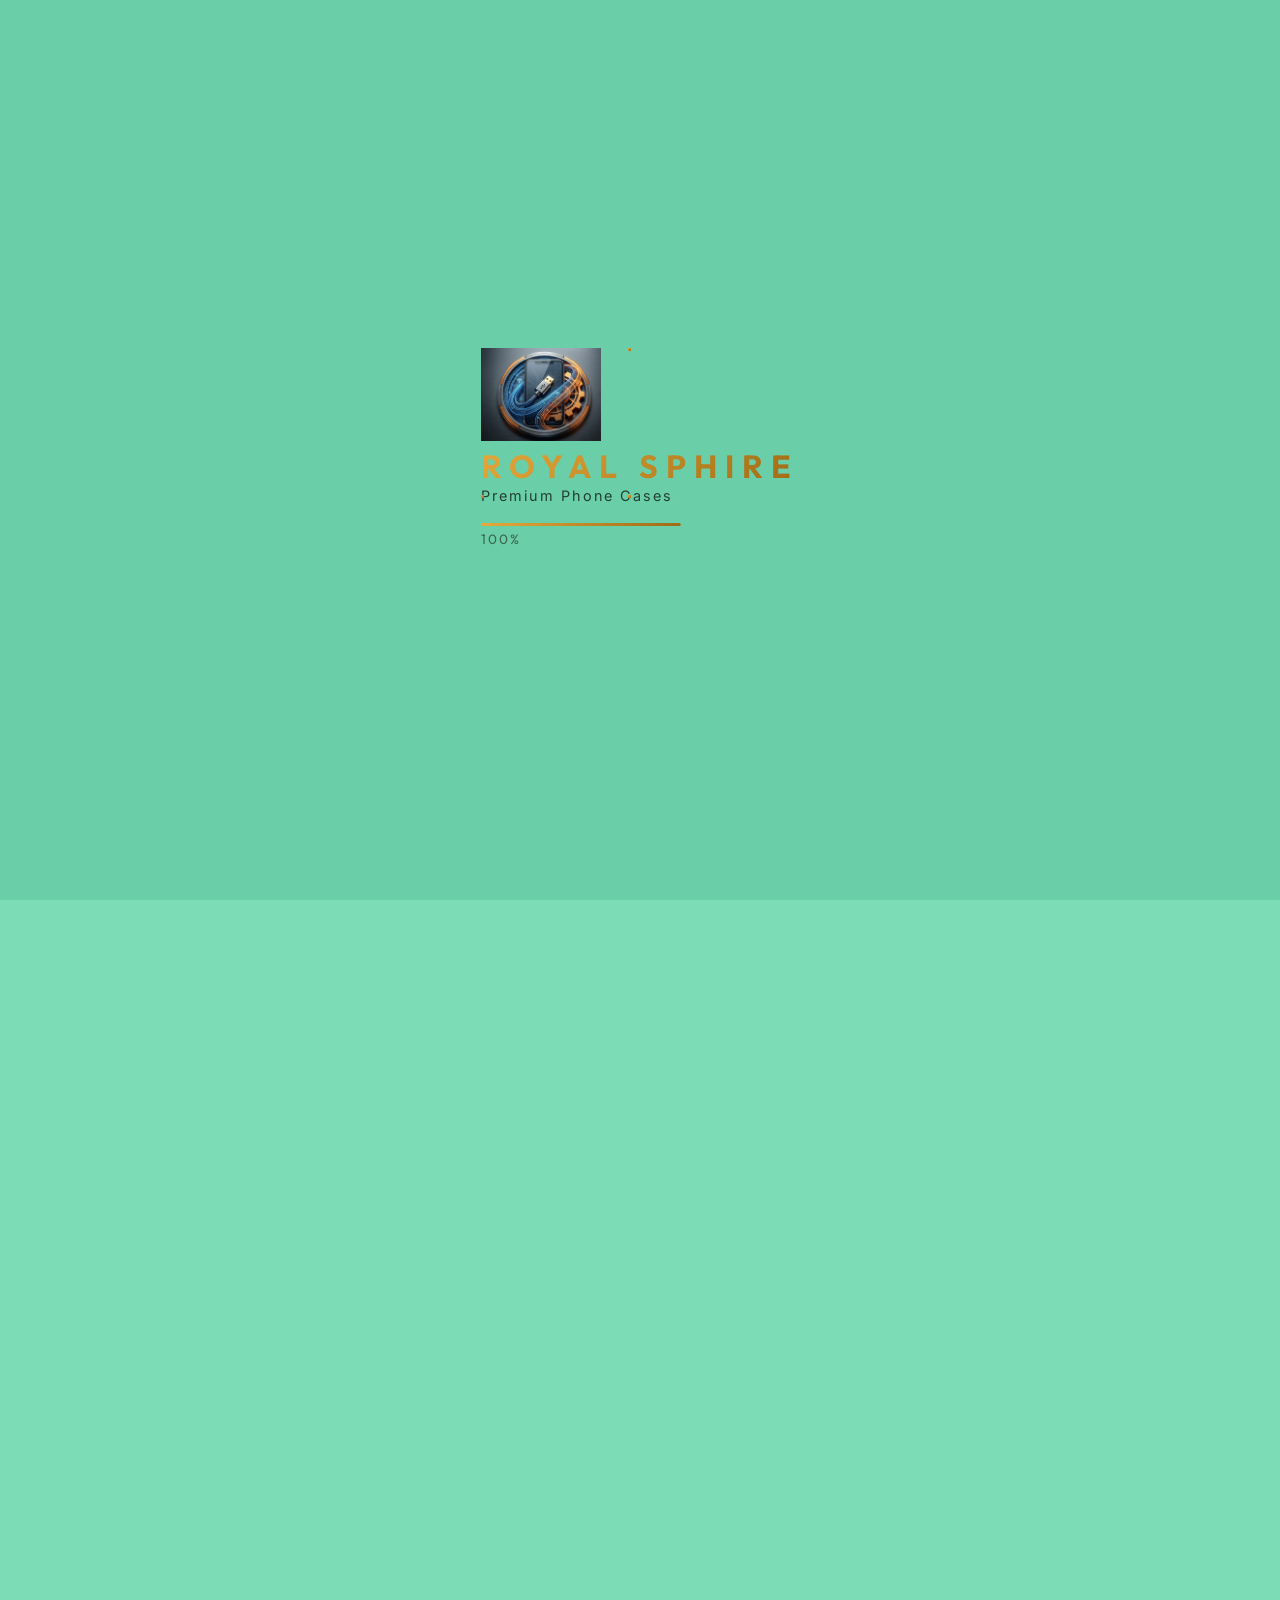
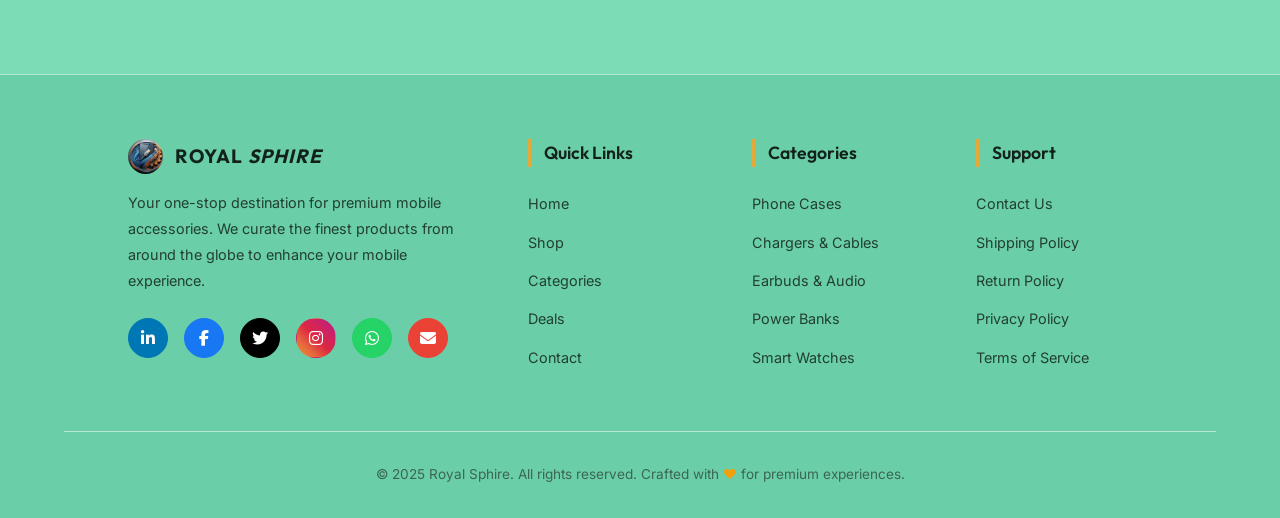
==== cases.html @ 51bacb8b "fully mobile responsive premium mobile accessories shopify store" ====
<!DOCTYPE html>
<html lang="en">
<head>
  <meta charset="UTF-8">
  <meta name="viewport" content="width=device-width, initial-scale=1.0">
  <title>Phone Cases Collection — Royal Sphire</title>
  <meta name="description" content="Browse our premium selection of protective and stylish phone cases at Royal Sphire.">

  <!-- Google Fonts -->
  <link rel="preconnect" href="https://fonts.googleapis.com">
  <link rel="preconnect" href="https://fonts.gstatic.com" crossorigin>
  <link href="https://fonts.googleapis.com/css2?family=Inter:wght@300;400;500;600;700;800&family=Outfit:wght@300;400;500;600;700;800;900&display=swap" rel="stylesheet">

  <!-- AOS Animate on Scroll -->
  <link rel="stylesheet" href="https://unpkg.com/aos@2.3.1/dist/aos.css">

  <!-- Font Awesome -->
  <link rel="stylesheet" href="https://cdnjs.cloudflare.com/ajax/libs/font-awesome/6.5.2/css/all.min.css">

  <!-- Custom CSS -->
  <link rel="stylesheet" href="css/style.css">
  
  <style>
    /* Specific styling for 2x3 grid on desktop */
    .category-products-grid {
      display: grid;
      grid-template-columns: repeat(3, 1fr);
      gap: 2.5rem;
      margin-top: 3rem;
    }
    @media (max-width: 1024px) {
      .category-products-grid {
        grid-template-columns: repeat(2, 1fr);
      }
    }
    @media (max-width: 768px) {
      .category-products-grid {
        grid-template-columns: 1fr;
      }
    }
  </style>

  <!-- Favicon -->
  <link rel="icon" type="image/png" href="images/logo.png">
</head>
<body>

  <!-- LOADING SCREEN -->
  <div id="loader" class="loader-screen">
    <div class="loader-content">
      <div class="loader-ring-container">
        <div class="loader-ring"></div>
        <img src="images/logo.png" alt="Royal Sphire Logo" class="loader-logo">
      </div>
      <h2 class="loader-brand">ROYAL <span>SPHIRE</span></h2>
      <p class="loader-tagline">Premium Phone Cases</p>
      <div class="loader-progress-bar">
        <div class="loader-progress-fill"></div>
      </div>
      <span id="loader-percent" class="loader-percent">0%</span>
    </div>
  </div>

  <!-- 3D ROOM BACKGROUND -->
  <div id="scene-3d" class="scene-3d"></div>
  <div class="room-overlay"></div>

  <!-- NAVBAR -->
  <nav id="navbar" class="navbar">
    <a href="index.html" class="logo" id="logo-click-area">
      <img src="images/logo.png" alt="Royal Sphire" class="logo-img">
      <span class="logo-text">ROYAL <span>SPHIRE</span></span>
    </a>

    <ul class="nav-links">
      <li><a href="index.html" class="nav-link">Home</a></li>
      <li class="nav-dropdown">
        <button class="nav-dropdown-trigger">
          Shop
          <svg xmlns="http://www.w3.org/2000/svg" viewBox="0 0 24 24" fill="none" stroke="currentColor" stroke-width="2" stroke-linecap="round" stroke-linejoin="round"><polyline points="6 9 12 15 18 9"></polyline></svg>
        </button>
        <div class="nav-dropdown-menu">
          <a href="index.html#products" class="dropdown-item">
            <span class="dropdown-item-icon"><i class="fas fa-fire"></i></span>
            Featured Products
          </a>
          <div class="dropdown-divider"></div>
          <a href="cases.html" class="dropdown-item">
            <span class="dropdown-item-icon"><i class="fas fa-mobile-alt"></i></span>
            Phone Cases
          </a>
          <a href="chargers.html" class="dropdown-item">
            <span class="dropdown-item-icon"><i class="fas fa-bolt"></i></span>
            Chargers & Cables
          </a>
          <a href="earbuds.html" class="dropdown-item">
            <span class="dropdown-item-icon"><i class="fas fa-headphones-alt"></i></span>
            Earbuds & Audio
          </a>
          <a href="powerbanks.html" class="dropdown-item">
            <span class="dropdown-item-icon"><i class="fas fa-battery-full"></i></span>
            Power Banks
          </a>
          <a href="smartwatches.html" class="dropdown-item">
            <span class="dropdown-item-icon"><i class="fas fa-clock"></i></span>
            Smart Watches
          </a>
          <a href="protectors.html" class="dropdown-item">
            <span class="dropdown-item-icon"><i class="fas fa-shield-alt"></i></span>
            Screen Protectors
          </a>
          <div class="dropdown-divider"></div>
          <a href="index.html#deals" class="dropdown-item">
            <span class="dropdown-item-icon"><i class="fas fa-tags"></i></span>
            Deals & Offers
          </a>
        </div>
      </li>
      <li><a href="index.html#categories" class="nav-link">Categories</a></li>
      <li><a href="index.html#why-us" class="nav-link">About</a></li>
      <li><a href="index.html#contact" class="nav-link">Contact</a></li>
    </ul>

    <div class="nav-actions">
      <a href="index.html#products" class="cta-btn">Shop Now</a>
    </div>

    <!-- Hamburger (Mobile) -->
    <button id="hamburger-btn" class="hamburger" aria-label="Toggle Menu">
      <span></span>
      <span></span>
      <span></span>
    </button>
  </nav>

  <!-- Mobile Menu Overlay -->
  <div id="mobile-menu" class="mobile-menu">
    <div class="mobile-menu-content">
      <a href="index.html" class="mobile-link">Home</a>
      <a href="index.html#products" class="mobile-link">Shop</a>
      <a href="cases.html" class="mobile-link">Phone Cases</a>
      <a href="chargers.html" class="mobile-link">Chargers & Cables</a>
      <a href="earbuds.html" class="mobile-link">Earbuds & Audio</a>
      <a href="powerbanks.html" class="mobile-link">Power Banks</a>
      <a href="smartwatches.html" class="mobile-link">Smart Watches</a>
      <a href="protectors.html" class="mobile-link">Screen Protectors</a>
      <a href="index.html#why-us" class="mobile-link">About Us</a>
      <a href="index.html#deals" class="mobile-link">Deals</a>
      <a href="index.html#contact" class="mobile-link">Contact</a>
      <a href="index.html#products" class="mobile-cta-btn">Shop Now</a>
    </div>
  </div>

  <!-- CATEGORY PRODUCTS SECTION -->
  <section class="section" style="padding-top: 150px; min-height: 80vh;">
    <div class="container">
      <div class="section-header" data-aos="fade-up">
        <span class="section-badge">✦ Collection ✦</span>
        <h2 class="section-title">Phone <span class="text-gradient">Cases</span></h2>
        <p class="section-desc">Premium protection cases for Apple iPhone, Samsung Galaxy, and other flagship devices. Dynamic management via Admin Panel.</p>
      </div>
      
      <!-- 2x3 Grid for Category Products -->
      <div id="products-grid" class="category-products-grid" data-category-filter="Phone Cases">
        <!-- Renders dynamically -->
      </div>
    </div>
  </section>

  <!-- FOOTER -->
  <footer class="footer">
    <div class="container">
      <div class="footer-grid">
        <div class="footer-col footer-about">
          <div class="footer-logo">
            <img src="images/logo.png" alt="Royal Sphire">
            <span>ROYAL <em>SPHIRE</em></span>
          </div>
          <p class="footer-desc">Your one-stop destination for premium mobile accessories. We curate the finest products from around the globe to enhance your mobile experience.</p>
          <div class="footer-social">
            <a href="https://www.linkedin.com/in/ayaz-mehmood-586869377?utm_source=share_via&utm_content=profile&utm_medium=member_android" target="_blank" rel="noopener" class="social-icon linkedin" aria-label="LinkedIn"><i class="fab fa-linkedin-in"></i></a>
            <a href="https://www.facebook.com/share/1GiDCTgMfx/" target="_blank" rel="noopener" class="social-icon facebook" aria-label="Facebook"><i class="fab fa-facebook-f"></i></a>
            <a href="https://x.com/royalsphire" target="_blank" rel="noopener" class="social-icon twitter" aria-label="Twitter"><i class="fab fa-twitter"></i></a>
            <a href="https://www.instagram.com/royalsphire05?igsh=MWFraHY1ejF3aDA5Zg==" target="_blank" rel="noopener" class="social-icon instagram" aria-label="Instagram"><i class="fab fa-instagram"></i></a>
            <a href="https://wa.me/923495979062" target="_blank" rel="noopener" class="social-icon whatsapp" aria-label="WhatsApp"><i class="fab fa-whatsapp"></i></a>
            <a href="mailto:royalsphire@gmail.com" class="social-icon gmail" aria-label="Gmail"><i class="fas fa-envelope"></i></a>
          </div>
        </div>
        <div class="footer-col">
          <h3>Quick Links</h3>
          <ul class="footer-links">
            <li><a href="index.html">Home</a></li>
            <li><a href="index.html#products">Shop</a></li>
            <li><a href="index.html#categories">Categories</a></li>
            <li><a href="index.html#deals">Deals</a></li>
            <li><a href="index.html#contact">Contact</a></li>
          </ul>
        </div>
        <div class="footer-col">
          <h3>Categories</h3>
          <ul class="footer-links">
            <li><a href="cases.html">Phone Cases</a></li>
            <li><a href="chargers.html">Chargers & Cables</a></li>
            <li><a href="earbuds.html">Earbuds & Audio</a></li>
            <li><a href="powerbanks.html">Power Banks</a></li>
            <li><a href="smartwatches.html">Smart Watches</a></li>
          </ul>
        </div>
        <div class="footer-col">
          <h3>Support</h3>
          <ul class="footer-links">
            <li><a href="index.html#contact">Contact Us</a></li>
            <li><a href="#">Shipping Policy</a></li>
            <li><a href="#">Return Policy</a></li>
            <li><a href="#">Privacy Policy</a></li>
            <li><a href="#">Terms of Service</a></li>
          </ul>
        </div>
      </div>
      <div class="footer-bottom">
        <p>&copy; 2025 Royal Sphire. All rights reserved. Crafted with <span style="color: var(--secondary)">♥</span> for premium experiences.</p>
      </div>
    </div>
  </footer>

  <!-- ADMIN PANEL (Hidden Modal) -->
  <div id="admin-modal" class="admin-modal">
    <div id="admin-overlay" class="admin-overlay"></div>
    <div class="admin-panel">
      <div class="admin-header">
        <h2><span class="text-gradient">🔐 Admin Panel</span></h2>
        <button id="close-admin" class="admin-close" aria-label="Close">&times;</button>
      </div>

      <!-- Password Gate -->
      <div id="admin-password-gate" class="admin-password-gate">
        <div class="admin-lock-icon"><i class="fas fa-lock" style="font-size:3rem; color: var(--primary);"></i></div>
        <h3>Admin Access</h3>
        <p>Enter the admin password to manage products and affiliate links.</p>
        <input type="password" id="admin-password-input" class="admin-password-input" placeholder="Enter password...">
        <button id="admin-password-submit" class="admin-password-submit btn-primary">Unlock</button>
        <p id="admin-password-error" class="admin-password-error"></p>
      </div>

      <!-- Dashboard -->
      <div id="admin-dashboard" class="admin-dashboard">
        <div class="admin-tabs">
          <button class="admin-tab active" data-tab="tab-add"><i class="fas fa-plus-circle"></i>&nbsp; Add Product</button>
          <button class="admin-tab" data-tab="tab-manage"><i class="fas fa-list"></i>&nbsp; Manage Products</button>
          <button class="admin-tab" data-tab="tab-settings"><i class="fas fa-cog"></i>&nbsp; Import / Export</button>
        </div>

        <!-- Tab: Add Product -->
        <div id="tab-add" class="admin-tab-content active">
          <form id="add-product-form" class="product-form">
            <div class="form-row">
              <div class="form-group">
                <label class="form-label">Product Name *</label>
                <input type="text" id="product-name" class="admin-input" placeholder="e.g. Premium iPhone Case" required>
              </div>
              <div class="form-group">
                <label class="form-label">Price (USD) *</label>
                <input type="number" id="product-price" class="admin-input" placeholder="29.99" step="0.01" required>
              </div>
            </div>
            <div class="form-group">
              <label class="form-label">Description</label>
              <textarea id="product-description" class="admin-textarea" placeholder="Brief product description..." rows="3"></textarea>
            </div>
            <div class="form-row">
              <div class="form-group">
                <label class="form-label">Image URL</label>
                <input type="url" id="product-image-url" class="admin-input" placeholder="https://example.com/image.jpg">
              </div>
              <div class="form-group">
                <label class="form-label">Category</label>
                <select id="product-category" class="admin-select">
                  <option value="Phone Cases" selected>Phone Cases</option>
                  <option value="Chargers">Chargers & Cables</option>
                  <option value="Earbuds">Earbuds & Audio</option>
                  <option value="Power Banks">Power Banks</option>
                  <option value="Smart Watches">Smart Watches</option>
                  <option value="Screen Protectors">Screen Protectors</option>
                  <option value="Other">Other</option>
                </select>
              </div>
            </div>
            <h4 style="color: var(--secondary); margin: 1rem 0 0.5rem; font-family: var(--font-heading);">
              <i class="fas fa-link"></i> Affiliate Links (Optional)
            </h4>
            <div class="form-group">
              <label class="form-label"><i class="fab fa-amazon" style="color: #FF9900"></i> Amazon Link</label>
              <input type="url" id="amazon-link" class="admin-input" placeholder="https://amazon.com/dp/...">
            </div>
            <div class="form-group">
              <label class="form-label"><i class="fas fa-shopping-bag" style="color: #FF6A00"></i> Alibaba Link</label>
              <input type="url" id="alibaba-link" class="admin-input" placeholder="https://alibaba.com/product/...">
            </div>
            <div class="form-group">
              <label class="form-label"><i class="fas fa-shopping-cart" style="color: #E82502"></i> AliExpress Link</label>
              <input type="url" id="aliexpress-link" class="admin-input" placeholder="https://aliexpress.com/item/...">
            </div>
            <button type="submit" class="admin-btn btn-primary" style="width: 100%; margin-top: 1rem;">
              <i class="fas fa-plus"></i>&nbsp; Add Product
            </button>
          </form>
        </div>

        <!-- Tab: Manage Products -->
        <div id="tab-manage" class="admin-tab-content">
          <div id="admin-products-list" class="admin-products-list"></div>
        </div>

        <!-- Tab: Import/Export -->
        <div id="tab-settings" class="admin-tab-content">
          <div class="admin-settings-content">
            <h3 style="font-family: var(--font-heading); margin-bottom: 1rem;">Backup & Restore</h3>
            <div class="admin-export-import">
              <button id="export-btn" class="admin-btn secondary"><i class="fas fa-download"></i>&nbsp; Export Products</button>
              <button id="import-btn" class="admin-btn secondary"><i class="fas fa-upload"></i>&nbsp; Import Products</button>
              <input type="file" id="import-file" accept=".json" style="display: none;">
            </div>
          </div>
        </div>
      </div>
    </div>
  </div>

  <!-- SCRIPTS -->
  <script src="https://unpkg.com/aos@2.3.1/dist/aos.js"></script>
  <script src="js/3d-room.js"></script>
  <script src="js/main.js"></script>
  <script src="js/admin.js"></script>
</body>
</html>
---- css/style.css ----
/* ═══════════════════════════════════════════════════════════════
   ROYAL SPHIRE — Premium Mobile Accessories
   Dark Futuristic Theme · Glassmorphism · 3D Animated BG
   ═══════════════════════════════════════════════════════════════ */

/* ── Google Fonts ─────────────────────────────────────────────── */
@import url('https://fonts.googleapis.com/css2?family=Inter:wght@300;400;500;600;700;800&family=Outfit:wght@300;400;500;600;700;800;900&display=swap');

/* ── 1. CSS Custom Properties ────────────────────────────────── */
:root {
  /* Primary palette — Premium Gold */
  --primary: #E5A93B;
  --primary-dark: #C48D2A;
  --primary-light: #FAD02C;
  --primary-glow: rgba(229, 169, 59, 0.4);

  /* Secondary / Gold */
  --secondary: #F59E0B;
  --secondary-dark: #D97706;
  --secondary-light: #FBBF24;

  /* Accent / Gold Bronze */
  --accent: #9E6B15;
  --accent-light: #FAD02C;

  /* Backgrounds */
  --bg-dark: #7CDCB5;
  --bg-darker: #6acfa8;
  --bg-card: rgba(255, 255, 255, 0.4);
  --bg-glass: rgba(255, 255, 255, 0.2);
  --bg-glass-light: rgba(255, 255, 255, 0.3);

  /* Text */
  --text-primary: #12221b;
  --text-secondary: #223f32;
  --text-muted: #3b6652;

  /* Borders */
  --border-glass: rgba(255, 255, 255, 0.5);
  --border-glow: rgba(22, 160, 133, 0.65);

  /* Gradients */
  --gradient-primary: linear-gradient(135deg, #E5A93B, #9E6B15);
  --gradient-gold: linear-gradient(135deg, #FAD02C, #D97706);
  --gradient-hero: linear-gradient(135deg, rgba(229,169,59,0.15), rgba(158,107,21,0.08));

  /* Shadows */
  --shadow-glow: 0 0 25px rgba(22, 160, 133, 0.35);
  --shadow-card: 0 20px 50px rgba(0, 0, 0, 0.05);

  /* Typography */
  --font-heading: 'Outfit', sans-serif;
  --font-body: 'Inter', sans-serif;

  /* Radii */
  --radius-sm: 8px;
  --radius-md: 16px;
  --radius-lg: 24px;
  --radius-xl: 32px;
}

/* ── 2. Reset & Base ─────────────────────────────────────────── */
*,
*::before,
*::after {
  margin: 0;
  padding: 0;
  box-sizing: border-box;
}

html {
  scroll-behavior: smooth;
  -webkit-text-size-adjust: 100%;
}

body {
  font-family: var(--font-body);
  background: var(--bg-dark);
  color: var(--text-primary);
  overflow-x: hidden;
  line-height: 1.6;
  -webkit-font-smoothing: antialiased;
  -moz-osx-font-smoothing: grayscale;
}

img {
  max-width: 100%;
  display: block;
}

a {
  color: inherit;
  text-decoration: none;
}

ul, ol {
  list-style: none;
}

button {
  font-family: inherit;
  cursor: pointer;
}

/* Selection */
::selection {
  background: var(--primary);
  color: var(--bg-dark);
}

::-moz-selection {
  background: var(--primary);
  color: var(--bg-dark);
}

/* Scrollbar */
::-webkit-scrollbar {
  width: 8px;
}

::-webkit-scrollbar-track {
  background: var(--bg-darker);
}

::-webkit-scrollbar-thumb {
  background: var(--primary-dark);
  border-radius: 4px;
}

::-webkit-scrollbar-thumb:hover {
  background: var(--primary);
}

html {
  scrollbar-width: thin;
  scrollbar-color: var(--primary-dark) var(--bg-darker);
}

/* ── 3. Loading Screen ───────────────────────────────────────── */
#loader,
.loader-screen {
  position: fixed;
  inset: 0;
  z-index: 10000;
  background: var(--bg-darker);
  display: flex;
  flex-direction: column;
  align-items: center;
  justify-content: center;
  gap: 1.5rem;
  transition: opacity 0.8s ease, visibility 0.8s ease;
}

.loader-screen.loaded {
  opacity: 0;
  visibility: hidden;
  pointer-events: none;
}

.loader-logo {
  width: 120px;
  height: auto;
  animation: pulse-glow 2s ease-in-out infinite alternate;
  position: relative;
  z-index: 2;
}

.loader-ring {
  width: 150px;
  height: 150px;
  border-radius: 50%;
  border: 3px solid transparent;
  border-image-source: var(--gradient-primary);
  border-top-color: transparent;
  position: absolute;
  animation: spin 1.5s linear infinite;
  /* Fallback for border-image on circles */
  border-left: 3px solid var(--primary);
  border-bottom: 3px solid var(--accent);
  border-right: 3px solid var(--primary-dark);
  border-top: 3px solid transparent;
}

.loader-brand {
  font-family: var(--font-heading);
  font-size: 2rem;
  font-weight: 700;
  letter-spacing: 8px;
  text-transform: uppercase;
  background: var(--gradient-primary);
  -webkit-background-clip: text;
  background-clip: text;
  -webkit-text-fill-color: transparent;
}

.loader-tagline {
  color: var(--text-secondary);
  font-size: 0.9rem;
  letter-spacing: 2px;
  margin-top: -0.5rem;
}

.loader-progress-bar {
  width: 200px;
  height: 3px;
  background: rgba(255, 255, 255, 0.08);
  border-radius: 3px;
  overflow: hidden;
  margin-top: 1rem;
}

.loader-progress-fill {
  height: 100%;
  width: 0%;
  background: var(--gradient-primary);
  border-radius: 3px;
  animation: loader-fill 3s ease-in-out forwards;
}

@keyframes loader-fill {
  0%   { width: 0%; }
  30%  { width: 35%; }
  60%  { width: 65%; }
  90%  { width: 90%; }
  100% { width: 100%; }
}

.loader-percent {
  font-family: var(--font-heading);
  font-size: 0.85rem;
  color: var(--text-muted);
  letter-spacing: 2px;
}

/* ── 4. 3D Room Background ───────────────────────────────────── */
#scene-3d,
.scene-3d {
  position: fixed;
  inset: 0;
  z-index: 0;
  perspective: 1500px;
  overflow: hidden;
  pointer-events: none;
}

.floating-item {
  position: absolute;
  will-change: transform;
  transition: transform 0.1s ease-out;
  opacity: 0.12;
  filter: blur(1px);
}

.floating-item:nth-child(1) { animation: float-1 20s ease-in-out infinite; top: 10%; left: 5%; }
.floating-item:nth-child(2) { animation: float-2 25s ease-in-out infinite 2s; top: 20%; right: 10%; }
.floating-item:nth-child(3) { animation: float-3 18s ease-in-out infinite 1s; bottom: 30%; left: 15%; }
.floating-item:nth-child(4) { animation: float-4 22s ease-in-out infinite 3s; bottom: 15%; right: 20%; }
.floating-item:nth-child(5) { animation: float-5 28s ease-in-out infinite 0.5s; top: 50%; left: 40%; }
.floating-item:nth-child(6) { animation: float-6 16s ease-in-out infinite 4s; top: 70%; left: 60%; }
.floating-item:nth-child(7) { animation: float-7 30s ease-in-out infinite 1.5s; top: 35%; right: 30%; }
.floating-item:nth-child(8) { animation: float-8 24s ease-in-out infinite 2.5s; bottom: 40%; left: 50%; }

.room-overlay {
  position: fixed;
  inset: 0;
  background:
    radial-gradient(ellipse at center, transparent 30%, var(--bg-dark) 80%),
    linear-gradient(to bottom, var(--bg-dark) 0%, transparent 15%, transparent 85%, var(--bg-dark) 100%);
  z-index: 0;
  pointer-events: none;
}

/* ── 5. Utility Classes ──────────────────────────────────────── */
.container {
  max-width: 1400px;
  margin: 0 auto;
  padding: 0 clamp(1rem, 5vw, 4rem);
}

.glass {
  background: var(--bg-glass);
  backdrop-filter: blur(20px);
  -webkit-backdrop-filter: blur(20px);
  border: 1px solid var(--border-glass);
  border-radius: var(--radius-lg);
}

.glass-dark {
  background: var(--bg-card);
  backdrop-filter: blur(30px);
  -webkit-backdrop-filter: blur(30px);
  border: 1px solid var(--border-glass);
  border-radius: var(--radius-lg);
}

.text-gradient {
  background: var(--gradient-primary);
  -webkit-background-clip: text;
  background-clip: text;
  -webkit-text-fill-color: transparent;
}

.section {
  padding: clamp(4rem, 10vw, 8rem) 0;
  position: relative;
  z-index: 1;
}

.section-header {
  text-align: center;
  margin-bottom: 4rem;
}

.section-badge {
  display: inline-block;
  text-transform: uppercase;
  letter-spacing: 3px;
  font-size: 0.8rem;
  color: var(--primary);
  font-weight: 600;
  margin-bottom: 1rem;
  position: relative;
  padding: 0 2rem;
}

.section-badge::before,
.section-badge::after {
  content: '';
  position: absolute;
  top: 50%;
  width: 30px;
  height: 1px;
  background: var(--primary);
  opacity: 0.5;
}

.section-badge::before { left: -10px; }
.section-badge::after  { right: -10px; }

.section-title {
  font-family: var(--font-heading);
  font-size: clamp(2rem, 5vw, 3.5rem);
  font-weight: 700;
  margin-bottom: 1rem;
  line-height: 1.2;
}

.section-desc {
  color: var(--text-secondary);
  max-width: 600px;
  margin: 0 auto;
  line-height: 1.8;
  font-size: 1rem;
}

/* ── 6. Navbar ───────────────────────────────────────────────── */
nav#navbar,
.navbar {
  position: fixed;
  top: 0;
  width: 100%;
  z-index: 1000;
  padding: 1.5rem clamp(1rem, 5vw, 4rem);
  background: rgba(255, 255, 255, 0.7);
  backdrop-filter: blur(25px);
  -webkit-backdrop-filter: blur(25px);
  border-bottom: 1px solid var(--border-glass);
  display: flex;
  justify-content: space-between;
  align-items: center;
  transition: all 0.4s cubic-bezier(0.16, 1, 0.3, 1);
}

.navbar.nav-scrolled {
  padding-top: 0.8rem;
  padding-bottom: 0.8rem;
  background: rgba(255, 255, 255, 0.9);
  border-bottom-color: var(--border-glow);
  box-shadow: var(--shadow-glow);
}

.cta-btn {
  display: inline-flex;
  align-items: center;
  justify-content: center;
  padding: 0.6rem 1.5rem;
  background: var(--gradient-primary);
  color: #ffffff !important;
  border-radius: var(--radius-sm);
  font-size: 0.8rem;
  font-weight: 600;
  letter-spacing: 1px;
  text-transform: uppercase;
  transition: all 0.3s ease;
  box-shadow: 0 4px 15px rgba(0, 168, 255, 0.2);
}

.cta-btn:hover {
  transform: translateY(-2px);
  box-shadow: 0 6px 20px rgba(0, 168, 255, 0.4);
}

.logo {
  display: flex;
  align-items: center;
  gap: 0.75rem;
  text-decoration: none;
}

.logo-img {
  height: 45px;
  width: 45px;
  border-radius: 50%;
  object-fit: cover;
}

.logo-text {
  font-family: var(--font-heading);
  font-size: 1.5rem;
  font-weight: 700;
  letter-spacing: 2px;
  color: var(--text-primary);
  text-transform: uppercase;
}

.logo-text span {
  color: var(--secondary);
}

.nav-links {
  display: flex;
  gap: 2rem;
  list-style: none;
  align-items: center;
}

.nav-link {
  text-decoration: none;
  color: var(--text-primary);
  font-weight: 500;
  font-size: 0.85rem;
  letter-spacing: 1.5px;
  text-transform: uppercase;
  position: relative;
  transition: color 0.3s ease;
  padding-bottom: 4px;
}

.nav-link::after {
  content: '';
  position: absolute;
  bottom: -2px;
  left: 0;
  width: 0%;
  height: 2px;
  background: var(--secondary);
  border-radius: 1px;
  transition: width 0.3s ease;
}

.nav-link:hover {
  color: var(--primary-light);
}

.nav-link:hover::after {
  width: 100%;
}

/* Dropdown */
.nav-dropdown {
  position: relative;
}

.nav-dropdown-trigger {
  display: flex;
  align-items: center;
  gap: 0.4rem;
  text-decoration: none;
  color: var(--text-primary);
  font-weight: 500;
  font-size: 0.85rem;
  letter-spacing: 1.5px;
  text-transform: uppercase;
  cursor: pointer;
  transition: color 0.3s ease;
}

.nav-dropdown-trigger svg {
  width: 12px;
  height: 12px;
  transition: transform 0.3s ease;
  fill: currentColor;
}

.nav-dropdown.open .nav-dropdown-trigger svg {
  transform: rotate(180deg);
}

.nav-dropdown.open .nav-dropdown-trigger {
  color: var(--primary-light);
}

.nav-dropdown-menu {
  position: absolute;
  top: calc(100% + 15px);
  left: 50%;
  transform: translateX(-50%) translateY(-10px);
  background: rgba(6, 10, 18, 0.85);
  backdrop-filter: blur(35px);
  -webkit-backdrop-filter: blur(35px);
  border: 1px solid var(--border-glow);
  border-radius: var(--radius-md);
  min-width: 240px;
  opacity: 0;
  visibility: hidden;
  transition: all 0.3s cubic-bezier(0.16, 1, 0.3, 1);
  padding: 0.75rem 0;
  box-shadow: 0 15px 40px rgba(22, 160, 133, 0.35);
}

.nav-dropdown.open .nav-dropdown-menu {
  opacity: 1;
  visibility: visible;
  transform: translateX(-50%) translateY(0);
}

.nav-dropdown-menu::before {
  content: '';
  position: absolute;
  top: -6px;
  left: 50%;
  transform: translateX(-50%) rotate(45deg);
  width: 12px;
  height: 12px;
  background: rgba(6, 10, 18, 0.85);
  border-left: 1px solid var(--border-glow);
  border-top: 1px solid var(--border-glow);
}

.dropdown-item {
  display: flex;
  align-items: center;
  gap: 0.75rem;
  padding: 0.8rem 1.5rem;
  color: var(--text-secondary);
  font-size: 0.85rem;
  transition: all 0.2s ease;
  border-left: 2px solid transparent;
}

.dropdown-item:hover {
  color: var(--primary);
  background: var(--bg-glass);
  border-left-color: var(--primary);
}

.dropdown-item i,
.dropdown-item svg {
  width: 16px;
  color: var(--primary);
  opacity: 0.7;
}

/* Hamburger */
.hamburger {
  display: none;
  flex-direction: column;
  justify-content: center;
  gap: 6px;
  width: 30px;
  height: 30px;
  cursor: pointer;
  background: none;
  border: none;
  padding: 0;
  z-index: 1001;
}

.hamburger span {
  display: block;
  width: 100%;
  height: 2px;
  background: var(--primary);
  border-radius: 2px;
  transition: all 0.3s ease;
  transform-origin: center;
}

.hamburger.active span:nth-child(1) {
  transform: translateY(8px) rotate(45deg);
}

.hamburger.active span:nth-child(2) {
  opacity: 0;
  transform: scaleX(0);
}

.hamburger.active span:nth-child(3) {
  transform: translateY(-8px) rotate(-45deg);
}

/* Mobile Menu */
.mobile-menu {
  display: none;
  position: fixed;
  inset: 0;
  background: var(--bg-card);
  backdrop-filter: blur(30px);
  -webkit-backdrop-filter: blur(30px);
  z-index: 999;
  flex-direction: column;
  align-items: center;
  justify-content: center;
  gap: 2rem;
  transform: translateX(100%);
  transition: transform 0.5s cubic-bezier(0.16, 1, 0.3, 1);
}

.mobile-menu.active {
  transform: translateX(0);
}

.mobile-menu a {
  font-family: var(--font-heading);
  font-size: 1.8rem;
  font-weight: 600;
  color: var(--text-primary);
  text-transform: uppercase;
  letter-spacing: 3px;
  transition: color 0.3s ease;
  text-align: center;
}

.mobile-menu a:hover {
  color: var(--primary);
}

/* ── 7. Hero Section ─────────────────────────────────────────── */
#hero,
.hero {
  min-height: 100vh;
  display: flex;
  align-items: center;
  padding-top: 100px;
  position: relative;
  z-index: 1;
}

.hero-container {
  display: grid;
  grid-template-columns: 1fr 1fr;
  gap: 4rem;
  align-items: center;
  max-width: 1400px;
  margin: 0 auto;
  padding: 0 clamp(1rem, 5vw, 4rem);
}

.hero-content {
  z-index: 2;
}

.hero-badge {
  display: inline-flex;
  align-items: center;
  gap: 0.5rem;
  padding: 0.5rem 1.5rem;
  border-radius: 50px;
  background: var(--bg-glass);
  border: 1px solid var(--border-glow);
  color: var(--primary);
  text-transform: uppercase;
  letter-spacing: 3px;
  font-size: 0.75rem;
  font-weight: 600;
  margin-bottom: 2rem;
  backdrop-filter: blur(10px);
  -webkit-backdrop-filter: blur(10px);
}

.hero-title {
  font-family: var(--font-heading);
  font-size: clamp(2.5rem, 6vw, 4.5rem);
  font-weight: 800;
  line-height: 1.1;
  margin-bottom: 1.5rem;
}

.hero-title .highlight {
  background: var(--gradient-primary);
  -webkit-background-clip: text;
  background-clip: text;
  -webkit-text-fill-color: transparent;
}

.typing-text {
  display: inline;
  color: var(--secondary);
}

.cursor {
  display: inline-block;
  width: 3px;
  height: 1em;
  background: var(--secondary);
  margin-left: 2px;
  vertical-align: text-bottom;
  animation: blink 0.7s step-end infinite;
}

.hero-desc {
  color: var(--text-secondary);
  font-size: 1.1rem;
  line-height: 1.8;
  max-width: 500px;
  margin-bottom: 2.5rem;
}

.hero-btns {
  display: flex;
  gap: 1.5rem;
  flex-wrap: wrap;
}

.btn-primary {
  display: inline-flex;
  align-items: center;
  justify-content: center;
  gap: 0.5rem;
  padding: 1rem 2.5rem;
  background: var(--gradient-primary);
  color: #ffffff !important;
  border: none;
  border-radius: var(--radius-sm);
  text-transform: uppercase;
  font-size: 0.85rem;
  font-weight: 600;
  letter-spacing: 1.5px;
  cursor: pointer;
  transition: all 0.3s ease;
  text-decoration: none;
  position: relative;
  overflow: hidden;
}

.btn-primary::before {
  content: '';
  position: absolute;
  inset: 0;
  background: linear-gradient(135deg, rgba(255,255,255,0.15), transparent);
  opacity: 0;
  transition: opacity 0.3s ease;
}

.btn-primary:hover {
  transform: translateY(-3px);
  box-shadow: 0 10px 40px var(--primary-glow);
}

.btn-primary:hover::before {
  opacity: 1;
}

.btn-secondary {
  display: inline-flex;
  align-items: center;
  justify-content: center;
  gap: 0.5rem;
  padding: 1rem 2.5rem;
  background: transparent;
  color: var(--text-primary);
  border: 1px solid var(--border-glass);
  border-radius: var(--radius-sm);
  text-transform: uppercase;
  font-size: 0.85rem;
  font-weight: 600;
  letter-spacing: 1.5px;
  cursor: pointer;
  transition: all 0.3s ease;
  text-decoration: none;
}

.btn-secondary:hover {
  border-color: var(--border-glow);
  transform: translateY(-3px);
  box-shadow: 0 10px 40px rgba(0, 168, 255, 0.1);
}

.hero-showcase {
  position: relative;
  display: flex;
  justify-content: center;
  align-items: center;
}

.hero-product-img {
  max-width: 100%;
  height: auto;
  max-height: 500px;
  filter: drop-shadow(0 20px 60px var(--primary-glow));
  animation: hero-float 6s ease-in-out infinite;
  position: relative;
  z-index: 2;
}

.hero-glow {
  position: absolute;
  width: 300px;
  height: 300px;
  background: radial-gradient(circle, var(--primary-glow), transparent 70%);
  border-radius: 50%;
  filter: blur(60px);
  animation: pulse-glow 4s ease-in-out infinite alternate;
  z-index: 1;
}

/* ── 8. Featured Products ────────────────────────────────────── */
#products,
.products-section {
  position: relative;
  z-index: 1;
}

.products-grid {
  display: grid;
  grid-template-columns: repeat(auto-fill, minmax(300px, 1fr));
  gap: 2rem;
}

.product-card {
  background: var(--bg-card);
  backdrop-filter: blur(20px);
  -webkit-backdrop-filter: blur(20px);
  border: 1px solid var(--border-glass);
  border-radius: var(--radius-lg);
  overflow: hidden;
  transition: all 0.4s cubic-bezier(0.16, 1, 0.3, 1);
  position: relative;
}

.product-card::before {
  content: '';
  position: absolute;
  top: 0;
  left: 0;
  width: 100%;
  height: 3px;
  background: var(--gradient-primary);
  z-index: 2;
  opacity: 0;
  transition: opacity 0.4s ease;
}

.product-card:hover {
  transform: translateY(-10px);
  box-shadow: var(--shadow-glow), var(--shadow-card);
  border-color: var(--border-glow);
}

.product-card:hover::before {
  opacity: 1;
}

.product-img-wrapper {
  position: relative;
  overflow: hidden;
  height: 250px;
  background: var(--bg-glass);
}

.product-img {
  width: 100%;
  height: 100%;
  object-fit: cover;
  transition: transform 0.5s cubic-bezier(0.16, 1, 0.3, 1);
}

.product-card:hover .product-img {
  transform: scale(1.1);
}

.product-badge {
  position: absolute;
  top: 1rem;
  right: 1rem;
  padding: 0.3rem 0.8rem;
  background: var(--primary);
  color: var(--text-primary);
  font-size: 0.7rem;
  font-weight: 700;
  text-transform: uppercase;
  letter-spacing: 1px;
  border-radius: 4px;
  z-index: 2;
}

.product-info {
  padding: 1.5rem;
}

.product-category {
  text-transform: uppercase;
  letter-spacing: 2px;
  font-size: 0.7rem;
  color: var(--primary);
  font-weight: 600;
}

.product-name {
  font-family: var(--font-heading);
  font-size: 1.2rem;
  font-weight: 600;
  margin: 0.5rem 0;
  color: var(--text-primary);
  transition: color 0.3s ease;
}

.product-card:hover .product-name {
  color: var(--primary-light);
}

.product-price {
  color: var(--secondary);
  font-size: 1.3rem;
  font-weight: 700;
  font-family: var(--font-heading);
}

.product-price .old-price {
  color: var(--text-muted);
  text-decoration: line-through;
  font-size: 0.9rem;
  margin-left: 0.5rem;
  font-weight: 400;
}

.product-desc {
  color: var(--text-secondary);
  font-size: 0.85rem;
  margin: 0.5rem 0 1rem;
  line-height: 1.6;
  display: -webkit-box;
  -webkit-line-clamp: 3;
  -webkit-box-orient: vertical;
  overflow: hidden;
  text-overflow: ellipsis;
}

.affiliate-links {
  display: flex;
  gap: 0.5rem;
  flex-wrap: wrap;
}

.affiliate-btn {
  display: inline-flex;
  align-items: center;
  gap: 0.4rem;
  padding: 0.5rem 1rem;
  border-radius: var(--radius-sm);
  font-size: 0.75rem;
  font-weight: 600;
  text-decoration: none;
  transition: all 0.3s ease;
  text-transform: uppercase;
  letter-spacing: 1px;
}

.affiliate-btn.amazon {
  background: rgba(255, 153, 0, 0.15);
  color: #FF9900;
  border: 1px solid rgba(255, 153, 0, 0.3);
}

.affiliate-btn.amazon:hover {
  background: rgba(255, 153, 0, 0.3);
  transform: translateY(-2px);
}

.affiliate-btn.alibaba {
  background: rgba(255, 106, 0, 0.15);
  color: #FF6A00;
  border: 1px solid rgba(255, 106, 0, 0.3);
}

.affiliate-btn.alibaba:hover {
  background: rgba(255, 106, 0, 0.3);
  transform: translateY(-2px);
}

.affiliate-btn.aliexpress {
  background: rgba(232, 37, 2, 0.15);
  color: #E82502;
  border: 1px solid rgba(232, 37, 2, 0.3);
}

.affiliate-btn.aliexpress:hover {
  background: rgba(232, 37, 2, 0.3);
  transform: translateY(-2px);
}

.no-products {
  text-align: center;
  padding: 4rem;
  color: var(--text-secondary);
  background: var(--bg-glass);
  backdrop-filter: blur(20px);
  -webkit-backdrop-filter: blur(20px);
  border: 1px solid var(--border-glass);
  border-radius: var(--radius-lg);
  grid-column: 1 / -1;
}

/* ── 9. Categories ───────────────────────────────────────────── */
.categories-grid {
  display: grid;
  grid-template-columns: repeat(auto-fill, minmax(280px, 1fr));
  gap: 1.5rem;
}

.category-card {
  position: relative;
  border-radius: var(--radius-lg);
  overflow: hidden;
  height: 350px;
  cursor: pointer;
  transition: all 0.4s cubic-bezier(0.16, 1, 0.3, 1);
}

.category-card:hover {
  transform: translateY(-5px);
  box-shadow: var(--shadow-glow);
}

.category-img {
  width: 100%;
  height: 100%;
  object-fit: cover;
  transition: transform 0.6s cubic-bezier(0.16, 1, 0.3, 1);
}

.category-card:hover .category-img {
  transform: scale(1.15);
}

.category-overlay {
  position: absolute;
  inset: 0;
  background: linear-gradient(to top, rgba(0, 0, 0, 0.85) 0%, rgba(0, 0, 0, 0.3) 40%, transparent 100%);
  display: flex;
  flex-direction: column;
  justify-content: flex-end;
  padding: 2rem;
  transition: all 0.3s ease;
}

.category-name {
  font-family: var(--font-heading);
  font-size: 1.5rem;
  font-weight: 700;
  color: var(--text-primary);
}

.category-count {
  color: var(--text-secondary);
  font-size: 0.85rem;
  margin-top: 0.3rem;
}

.category-arrow {
  position: absolute;
  bottom: 2rem;
  right: 2rem;
  width: 40px;
  height: 40px;
  border-radius: 50%;
  background: var(--bg-glass);
  backdrop-filter: blur(10px);
  -webkit-backdrop-filter: blur(10px);
  border: 1px solid var(--border-glass);
  display: flex;
  align-items: center;
  justify-content: center;
  opacity: 0;
  transform: translateX(-20px);
  transition: all 0.3s ease;
  color: var(--primary);
}

.category-card:hover .category-arrow {
  opacity: 1;
  transform: translateX(0);
}

/* ── 10. Product Spotlight ───────────────────────────────────── */
.spotlight-container {
  display: grid;
  grid-template-columns: 1fr 1fr;
  gap: 4rem;
  align-items: center;
}

.spotlight-image {
  position: relative;
}

.spotlight-img {
  width: 100%;
  border-radius: var(--radius-xl);
  box-shadow: var(--shadow-card);
}

.spotlight-glow {
  position: absolute;
  width: 60%;
  height: 60%;
  top: 50%;
  left: 50%;
  transform: translate(-50%, -50%);
  background: radial-gradient(circle, var(--primary-glow), transparent 70%);
  border-radius: 50%;
  filter: blur(80px);
  z-index: -1;
}

.spotlight-info {
  padding: 2rem 0;
}

.spotlight-badge {
  display: inline-block;
  text-transform: uppercase;
  letter-spacing: 3px;
  font-size: 0.8rem;
  color: var(--primary);
  font-weight: 600;
  margin-bottom: 1rem;
}

.spotlight-title {
  font-family: var(--font-heading);
  font-size: 2.5rem;
  font-weight: 700;
  margin-bottom: 0.5rem;
  line-height: 1.2;
}

.spotlight-desc {
  color: var(--text-secondary);
  line-height: 1.8;
  margin: 1.5rem 0 2rem;
  font-size: 1rem;
}

.spotlight-features {
  display: grid;
  grid-template-columns: 1fr 1fr;
  gap: 1rem;
}

.feature-item {
  background: var(--bg-glass);
  backdrop-filter: blur(10px);
  -webkit-backdrop-filter: blur(10px);
  border: 1px solid var(--border-glass);
  padding: 1.5rem;
  border-radius: var(--radius-md);
  transition: all 0.3s ease;
}

.feature-item:hover {
  border-color: var(--border-glow);
  box-shadow: var(--shadow-glow);
  transform: translateY(-3px);
}

.feature-icon {
  width: 40px;
  height: 40px;
  color: var(--primary);
  margin-bottom: 0.5rem;
}

.feature-icon i,
.feature-icon svg {
  font-size: 1.5rem;
  width: 40px;
  height: 40px;
}

.feature-label {
  font-weight: 600;
  font-size: 0.9rem;
  color: var(--text-primary);
}

.feature-value {
  color: var(--text-secondary);
  font-size: 0.8rem;
  margin-top: 0.2rem;
}

/* ── 11. Why Choose Us / Stats ───────────────────────────────── */
.stats-grid {
  display: grid;
  grid-template-columns: repeat(4, 1fr);
  gap: 2rem;
}

.stat-card {
  background: var(--bg-card);
  backdrop-filter: blur(20px);
  -webkit-backdrop-filter: blur(20px);
  border: 1px solid var(--border-glass);
  padding: 2.5rem;
  border-radius: var(--radius-lg);
  text-align: center;
  transition: all 0.4s cubic-bezier(0.16, 1, 0.3, 1);
  position: relative;
  overflow: hidden;
}

.stat-card::before {
  content: '';
  position: absolute;
  top: 0;
  left: 0;
  width: 100%;
  height: 3px;
  background: var(--gradient-primary);
  opacity: 0;
  transition: opacity 0.4s ease;
}

.stat-card:hover {
  transform: translateY(-5px);
  box-shadow: var(--shadow-glow);
  border-color: var(--border-glow);
}

.stat-card:hover::before {
  opacity: 1;
}

.stat-icon {
  width: 60px;
  height: 60px;
  border-radius: 50%;
  display: flex;
  align-items: center;
  justify-content: center;
  margin: 0 auto 1.5rem;
  background: linear-gradient(135deg, rgba(0, 168, 255, 0.1), rgba(124, 58, 237, 0.1));
  border: 1px solid rgba(0, 168, 255, 0.15);
}

.stat-icon i {
  font-size: 1.5rem;
  color: var(--primary);
}

.stat-number {
  font-family: var(--font-heading);
  font-size: 3rem;
  font-weight: 800;
  background: var(--gradient-primary);
  -webkit-background-clip: text;
  background-clip: text;
  -webkit-text-fill-color: transparent;
  margin-bottom: 0.5rem;
  line-height: 1;
}

.stat-label {
  color: var(--text-secondary);
  font-size: 0.9rem;
  text-transform: uppercase;
  letter-spacing: 2px;
}

/* ── 12. Deals & Offers ──────────────────────────────────────── */
.deals-container {
  display: grid;
  grid-template-columns: 1fr 1fr;
  gap: 2rem;
}

.deal-card {
  background: var(--bg-card);
  backdrop-filter: blur(20px);
  -webkit-backdrop-filter: blur(20px);
  border: 1px solid var(--border-glass);
  padding: 3rem;
  border-radius: var(--radius-xl);
  position: relative;
  overflow: hidden;
  transition: all 0.4s ease;
}

.deal-card:hover {
  border-color: var(--border-glow);
  box-shadow: var(--shadow-glow);
}

.deal-card.featured {
  border: 1px solid var(--border-glow);
  padding: 3.5rem;
}

.deal-card.featured::after {
  content: '';
  position: absolute;
  inset: 0;
  background: var(--gradient-hero);
  opacity: 0.3;
  pointer-events: none;
}

.deal-badge {
  position: absolute;
  top: 0;
  right: 0;
  background: var(--gradient-gold);
  padding: 0.5rem 1.5rem;
  border-radius: 0 0 0 var(--radius-md);
  font-size: 0.75rem;
  font-weight: 700;
  text-transform: uppercase;
  letter-spacing: 1px;
}

.deal-title {
  font-family: var(--font-heading);
  font-size: 1.8rem;
  font-weight: 700;
  margin-bottom: 0.5rem;
}

.deal-desc {
  color: var(--text-secondary);
  line-height: 1.7;
  margin-bottom: 1rem;
}

.countdown-timer {
  display: flex;
  gap: 1rem;
  margin: 2rem 0;
}

.countdown-item {
  background: var(--bg-glass);
  backdrop-filter: blur(10px);
  -webkit-backdrop-filter: blur(10px);
  border: 1px solid var(--border-glass);
  padding: 1rem 1.5rem;
  border-radius: var(--radius-md);
  text-align: center;
  min-width: 70px;
}

.countdown-value {
  font-family: var(--font-heading);
  font-size: 2rem;
  font-weight: 800;
  background: var(--gradient-primary);
  -webkit-background-clip: text;
  background-clip: text;
  -webkit-text-fill-color: transparent;
  line-height: 1;
  display: block;
}

.countdown-label {
  color: var(--text-muted);
  font-size: 0.7rem;
  text-transform: uppercase;
  letter-spacing: 1px;
  margin-top: 0.3rem;
  display: block;
}

.deal-price {
  color: var(--secondary);
  font-size: 2.5rem;
  font-weight: 800;
  font-family: var(--font-heading);
}

.deal-original-price {
  color: var(--text-muted);
  text-decoration: line-through;
  font-size: 1rem;
  margin-left: 0.5rem;
  font-weight: 400;
}

/* ── 13. Testimonials ────────────────────────────────────────── */
.testimonials-slider {
  position: relative;
  overflow: hidden;
}

.testimonial-track {
  display: flex;
  transition: transform 0.5s ease;
}

.testimonial-card {
  flex: 0 0 calc(33.333% - 2rem);
  margin: 0 1rem;
  background: var(--bg-card);
  backdrop-filter: blur(20px);
  -webkit-backdrop-filter: blur(20px);
  border: 1px solid var(--border-glass);
  padding: 2rem;
  border-radius: var(--radius-lg);
  transition: all 0.3s ease;
}

.testimonial-card:hover {
  border-color: var(--border-glow);
  box-shadow: var(--shadow-glow);
}

.stars {
  color: var(--secondary);
  margin-bottom: 1rem;
  font-size: 1rem;
  display: flex;
  gap: 2px;
}

.testimonial-text {
  color: var(--text-secondary);
  font-style: italic;
  line-height: 1.8;
  margin-bottom: 1.5rem;
  font-size: 0.95rem;
}

.testimonial-author {
  display: flex;
  align-items: center;
  gap: 1rem;
}

.testimonial-avatar {
  width: 50px;
  height: 50px;
  border-radius: 50%;
  object-fit: cover;
  border: 2px solid var(--border-glass);
}

.testimonial-name {
  font-weight: 600;
  font-size: 0.95rem;
  color: var(--text-primary);
}

.testimonial-role {
  color: var(--text-muted);
  font-size: 0.8rem;
  margin-top: 0.2rem;
}

.slider-controls {
  display: flex;
  justify-content: center;
  gap: 1rem;
  margin-top: 2rem;
}

.slider-btn {
  width: 50px;
  height: 50px;
  border-radius: 50%;
  background: var(--bg-glass);
  backdrop-filter: blur(10px);
  -webkit-backdrop-filter: blur(10px);
  border: 1px solid var(--border-glass);
  cursor: pointer;
  color: var(--text-primary);
  display: flex;
  align-items: center;
  justify-content: center;
  transition: all 0.3s ease;
  font-size: 1.1rem;
}

.slider-btn:hover {
  border-color: var(--border-glow);
  color: var(--primary);
  box-shadow: var(--shadow-glow);
}

/* ── 14. Newsletter ──────────────────────────────────────────── */
.newsletter-container {
  background: var(--bg-card);
  backdrop-filter: blur(30px);
  -webkit-backdrop-filter: blur(30px);
  padding: 4rem;
  border-radius: var(--radius-xl);
  text-align: center;
  position: relative;
  overflow: hidden;
  border: 1px solid var(--border-glow);
}

.newsletter-container::before {
  content: '';
  position: absolute;
  inset: 0;
  background: var(--gradient-primary);
  opacity: 0.05;
  animation: gradient-shift 8s ease infinite;
  background-size: 200% 200%;
}

.newsletter-glow {
  position: absolute;
  width: 200px;
  height: 200px;
  background: radial-gradient(circle, var(--primary-glow), transparent 70%);
  border-radius: 50%;
  filter: blur(80px);
  pointer-events: none;
}

.newsletter-glow:first-of-type {
  top: -50px;
  left: -50px;
}

.newsletter-glow:last-of-type {
  bottom: -50px;
  right: -50px;
}

.newsletter-title {
  font-family: var(--font-heading);
  font-size: 2.5rem;
  font-weight: 700;
  margin-bottom: 1rem;
  position: relative;
  z-index: 1;
}

.newsletter-desc {
  color: var(--text-secondary);
  max-width: 500px;
  margin: 0 auto;
  line-height: 1.7;
  position: relative;
  z-index: 1;
}

.newsletter-form {
  display: flex;
  gap: 1rem;
  max-width: 500px;
  margin: 2rem auto 0;
  position: relative;
  z-index: 1;
}

.newsletter-input {
  flex: 1;
  padding: 1rem 1.5rem;
  background: var(--bg-glass);
  border: 1px solid var(--border-glass);
  border-radius: var(--radius-sm);
  color: var(--text-primary);
  font-size: 1rem;
  font-family: var(--font-body);
  outline: none;
  transition: all 0.3s ease;
}

.newsletter-input::placeholder {
  color: var(--text-muted);
}

.newsletter-input:focus {
  border-color: var(--border-glow);
  box-shadow: var(--shadow-glow);
}

.newsletter-btn {
  padding: 1rem 2rem;
  background: var(--gradient-primary);
  color: #ffffff !important;
  border: none;
  border-radius: var(--radius-sm);
  text-transform: uppercase;
  font-size: 0.85rem;
  font-weight: 600;
  letter-spacing: 1.5px;
  cursor: pointer;
  transition: all 0.3s ease;
  white-space: nowrap;
}

.newsletter-btn:hover {
  transform: translateY(-2px);
  box-shadow: 0 10px 40px var(--primary-glow);
}

.newsletter-success {
  display: none;
  color: #10B981;
  font-weight: 500;
  margin-top: 1rem;
  position: relative;
  z-index: 1;
}

.newsletter-success.show {
  display: block;
}

/* ── 15. Contact ─────────────────────────────────────────────── */
.contact-container {
  display: grid;
  grid-template-columns: 1fr 1fr;
  gap: 3rem;
}

.contact-info {
  display: flex;
  flex-direction: column;
  gap: 1.5rem;
}

.contact-card {
  background: var(--bg-card);
  backdrop-filter: blur(20px);
  -webkit-backdrop-filter: blur(20px);
  border: 1px solid var(--border-glass);
  padding: 2rem;
  border-radius: var(--radius-md);
  display: flex;
  gap: 1.5rem;
  align-items: flex-start;
  transition: all 0.3s ease;
}

.contact-card:hover {
  border-color: var(--border-glow);
  transform: translateX(5px);
  box-shadow: var(--shadow-glow);
}

.contact-icon {
  width: 50px;
  height: 50px;
  flex-shrink: 0;
  border-radius: 50%;
  background: linear-gradient(135deg, rgba(0, 168, 255, 0.1), rgba(124, 58, 237, 0.1));
  display: flex;
  align-items: center;
  justify-content: center;
  color: var(--primary);
}

.contact-icon i {
  font-size: 1.2rem;
}

.contact-icon-gmail i {
  background: linear-gradient(135deg, #ea4335 0%, #fbbc05 35%, #34a853 65%, #4285f4 100%);
  -webkit-background-clip: text;
  background-clip: text;
  -webkit-text-fill-color: transparent;
  font-weight: 900;
}

.contact-icon-phone i {
  color: #25d366 !important;
}

.contact-label {
  color: var(--text-muted);
  font-size: 0.8rem;
  text-transform: uppercase;
  letter-spacing: 1px;
}

.contact-value {
  font-weight: 500;
  margin-top: 0.3rem;
  color: var(--text-primary);
}

.contact-form-container {
  background: var(--bg-card);
  backdrop-filter: blur(20px);
  -webkit-backdrop-filter: blur(20px);
  border: 1px solid var(--border-glass);
  padding: 2.5rem;
  border-radius: var(--radius-lg);
}

.contact-form {
  display: flex;
  flex-direction: column;
  gap: 1.5rem;
}

.form-row {
  display: grid;
  grid-template-columns: 1fr 1fr;
  gap: 1rem;
}

.form-group {
  display: flex;
  flex-direction: column;
  gap: 0.5rem;
}

.form-label {
  font-size: 0.85rem;
  font-weight: 500;
  color: var(--text-secondary);
}

.form-input,
.form-textarea {
  padding: 1rem;
  background: var(--bg-glass);
  border: 1px solid var(--border-glass);
  border-radius: var(--radius-sm);
  color: var(--text-primary);
  font-family: var(--font-body);
  font-size: 0.95rem;
  outline: none;
  transition: all 0.3s ease;
}

.form-input::placeholder,
.form-textarea::placeholder {
  color: var(--text-muted);
}

.form-input:focus,
.form-textarea:focus {
  border-color: var(--border-glow);
  box-shadow: 0 0 20px rgba(0, 168, 255, 0.08);
}

.form-textarea {
  min-height: 150px;
  resize: vertical;
}

.form-btn {
  width: 100%;
  padding: 1.2rem;
  background: var(--gradient-primary);
  color: #ffffff !important;
  border: none;
  border-radius: var(--radius-sm);
  text-transform: uppercase;
  font-size: 0.85rem;
  font-weight: 600;
  letter-spacing: 1.5px;
  cursor: pointer;
  transition: all 0.3s ease;
}

.form-btn:hover {
  transform: translateY(-3px);
  box-shadow: 0 10px 40px var(--primary-glow);
}

/* ── 16. Footer ──────────────────────────────────────────────── */
footer,
.footer {
  background: var(--bg-darker);
  border-top: 1px solid var(--border-glass);
  padding: 4rem 0 2rem;
  position: relative;
  z-index: 1;
}

.footer-grid {
  display: grid;
  grid-template-columns: 2fr 1fr 1fr 1fr;
  gap: 3rem;
  max-width: 1400px;
  margin: 0 auto;
  padding: 0 clamp(1rem, 5vw, 4rem);
}

.footer-about {
  grid-column: 1;
}

.footer-logo {
  display: flex;
  align-items: center;
  gap: 0.75rem;
  margin-bottom: 1rem;
  text-decoration: none;
}

.footer-logo img {
  height: 35px;
  width: 35px;
  border-radius: 50%;
  object-fit: cover;
}

.footer-logo span {
  font-family: var(--font-heading);
  font-size: 1.2rem;
  font-weight: 700;
  color: var(--text-primary);
  text-transform: uppercase;
  letter-spacing: 1px;
}

.footer-desc {
  color: var(--text-secondary);
  font-size: 0.9rem;
  line-height: 1.8;
}

.footer-col h3 {
  font-family: var(--font-heading);
  font-size: 1.1rem;
  font-weight: 600;
  margin-bottom: 1.5rem;
  color: var(--text-primary);
  padding-left: 0.8rem;
  border-left: 3px solid var(--primary);
}

.footer-links {
  list-style: none;
}

.footer-links li {
  margin-bottom: 0.8rem;
}

.footer-links a {
  color: var(--text-secondary);
  text-decoration: none;
  font-size: 0.9rem;
  transition: all 0.3s ease;
  display: inline-block;
}

.footer-links a:hover {
  color: var(--primary);
  transform: translateX(5px);
}

.footer-social {
  display: flex;
  gap: 1rem;
  margin-top: 1.5rem;
}

.social-icon {
  width: 40px;
  height: 40px;
  border-radius: 50%;
  background: var(--bg-glass);
  border: 1px solid var(--border-glass);
  display: flex;
  align-items: center;
  justify-content: center;
  color: var(--text-secondary);
  transition: all 0.3s ease;
  text-decoration: none;
  font-size: 1rem;
}

.social-icon:hover {
  transform: translateY(-3px);
}

.social-icon.linkedin {
  background: #0077b5;
  color: #ffffff !important;
  border-color: #0077b5;
}
.social-icon.linkedin:hover {
  background: #006097;
  border-color: #006097;
  box-shadow: 0 0 15px rgba(0, 119, 181, 0.4);
}

.social-icon.facebook {
  background: #1877f2;
  color: #ffffff !important;
  border-color: #1877f2;
}
.social-icon.facebook:hover {
  background: #166fe5;
  border-color: #166fe5;
  box-shadow: 0 0 15px rgba(24, 119, 242, 0.4);
}

.social-icon.twitter {
  background: #000000;
  color: #ffffff !important;
  border-color: #000000;
}
.social-icon.twitter:hover {
  background: #222222;
  border-color: #222222;
  box-shadow: 0 0 15px rgba(0, 0, 0, 0.4);
}

.social-icon.instagram {
  background: linear-gradient(45deg, #f09433 0%, #e6683c 25%, #dc2743 50%, #cc2366 75%, #bc1888 100%);
  color: #ffffff !important;
  border-color: transparent;
}
.social-icon.instagram:hover {
  box-shadow: 0 0 15px rgba(220, 39, 67, 0.4);
}

.social-icon.whatsapp {
  background: #25d366;
  color: #ffffff !important;
  border-color: #25d366;
}
.social-icon.whatsapp:hover {
  background: #20ba5a;
  border-color: #20ba5a;
  box-shadow: 0 0 15px rgba(37, 211, 102, 0.4);
}

.social-icon.gmail {
  background: #ea4335;
  color: #ffffff !important;
  border-color: #ea4335;
}
.social-icon.gmail:hover {
  background: #d63022;
  border-color: #d63022;
  box-shadow: 0 0 15px rgba(234, 67, 53, 0.4);
}

.footer-bottom {
  border-top: 1px solid var(--border-glass);
  margin-top: 3rem;
  padding-top: 2rem;
  text-align: center;
  color: var(--text-muted);
  font-size: 0.85rem;
  max-width: 1400px;
  margin-left: auto;
  margin-right: auto;
  padding-left: clamp(1rem, 5vw, 4rem);
  padding-right: clamp(1rem, 5vw, 4rem);
}

.footer-bottom a {
  color: var(--primary);
  transition: color 0.3s ease;
}

.footer-bottom a:hover {
  color: var(--primary-light);
}

/* ── 17. Admin Panel ─────────────────────────────────────────── */
.admin-modal {
  position: fixed;
  inset: 0;
  z-index: 9999;
  display: none;
  align-items: center;
  justify-content: center;
}

.admin-modal.active {
  display: flex;
}

.admin-overlay {
  position: absolute;
  inset: 0;
  background: rgba(0, 0, 0, 0.8);
  backdrop-filter: blur(10px);
  -webkit-backdrop-filter: blur(10px);
}

.admin-panel {
  position: relative;
  z-index: 1;
  width: 90%;
  max-width: 900px;
  max-height: 90vh;
  overflow-y: auto;
  background: var(--bg-card);
  backdrop-filter: blur(30px);
  -webkit-backdrop-filter: blur(30px);
  border-radius: var(--radius-xl);
  padding: 3rem;
  margin: auto;
  border: 1px solid var(--border-glow);
  box-shadow: var(--shadow-card);
}

/* Admin scrollbar */
.admin-panel::-webkit-scrollbar {
  width: 6px;
}

.admin-panel::-webkit-scrollbar-thumb {
  background: var(--primary-dark);
  border-radius: 3px;
}

.admin-header {
  display: flex;
  justify-content: space-between;
  align-items: center;
  margin-bottom: 2rem;
  padding-bottom: 1rem;
  border-bottom: 1px solid var(--border-glass);
}

.admin-header h2 {
  font-family: var(--font-heading);
  font-size: 1.8rem;
  background: var(--gradient-primary);
  -webkit-background-clip: text;
  background-clip: text;
  -webkit-text-fill-color: transparent;
}

.admin-close {
  width: 40px;
  height: 40px;
  border-radius: 50%;
  background: var(--bg-glass);
  border: 1px solid var(--border-glass);
  cursor: pointer;
  color: var(--text-primary);
  font-size: 1.2rem;
  display: flex;
  align-items: center;
  justify-content: center;
  transition: all 0.3s ease;
}

.admin-close:hover {
  background: var(--primary);
  border-color: var(--primary);
}

/* Admin Password Gate */
.admin-password-gate {
  text-align: center;
  padding: 3rem;
}

.admin-password-gate h3 {
  font-family: var(--font-heading);
  font-size: 1.5rem;
  margin-bottom: 1rem;
}

.admin-password-gate p {
  color: var(--text-secondary);
  margin-bottom: 2rem;
}

.admin-password-input {
  padding: 1rem;
  background: var(--bg-glass);
  border: 1px solid var(--border-glass);
  border-radius: var(--radius-sm);
  color: var(--text-primary);
  font-family: var(--font-body);
  font-size: 1rem;
  max-width: 300px;
  width: 100%;
  margin: 0 auto;
  text-align: center;
  outline: none;
  display: block;
  transition: all 0.3s ease;
}

.admin-password-input:focus {
  border-color: var(--border-glow);
  box-shadow: var(--shadow-glow);
}

.admin-password-submit {
  padding: 0.8rem 2rem;
  background: var(--gradient-primary);
  color: #ffffff !important;
  border: none;
  border-radius: var(--radius-sm);
  text-transform: uppercase;
  font-size: 0.85rem;
  font-weight: 600;
  letter-spacing: 1.5px;
  cursor: pointer;
  margin-top: 1rem;
  transition: all 0.3s ease;
}

.admin-password-submit:hover {
  transform: translateY(-2px);
  box-shadow: 0 8px 30px var(--primary-glow);
}

.admin-password-error {
  color: #EF4444;
  font-size: 0.85rem;
  margin-top: 0.5rem;
}

/* Admin Dashboard */
.admin-dashboard {
  display: none;
}

.admin-dashboard.active {
  display: block;
}

.admin-tabs {
  display: flex;
  gap: 1rem;
  margin-bottom: 2rem;
  border-bottom: 1px solid var(--border-glass);
  padding-bottom: 1rem;
  overflow-x: auto;
}

.admin-tab {
  padding: 0.5rem 1.5rem;
  background: transparent;
  border: none;
  color: var(--text-secondary);
  cursor: pointer;
  font-weight: 500;
  font-size: 0.9rem;
  transition: all 0.3s ease;
  white-space: nowrap;
  border-bottom: 2px solid transparent;
  font-family: var(--font-body);
}

.admin-tab:hover {
  color: var(--text-primary);
}

.admin-tab.active {
  color: var(--primary);
  border-bottom-color: var(--primary);
}

.admin-tab-content {
  display: none;
}

.admin-tab-content.active {
  display: block;
}

/* Admin Forms */
.product-form {
  display: grid;
  gap: 1.5rem;
}

.admin-input,
.admin-select,
.admin-textarea {
  padding: 1rem;
  background: var(--bg-glass);
  border: 1px solid var(--border-glass);
  border-radius: var(--radius-sm);
  color: var(--text-primary);
  font-family: var(--font-body);
  font-size: 0.95rem;
  outline: none;
  transition: all 0.3s ease;
  width: 100%;
}

.admin-select {
  cursor: pointer;
  appearance: none;
  background-image: url("data:image/svg+xml,%3Csvg xmlns='http://www.w3.org/2000/svg' width='12' height='12' viewBox='0 0 24 24' fill='none' stroke='%2394A3B8' stroke-width='2'%3E%3Cpolyline points='6 9 12 15 18 9'%3E%3C/polyline%3E%3C/svg%3E");
  background-repeat: no-repeat;
  background-position: right 1rem center;
  padding-right: 2.5rem;
}

.admin-textarea {
  min-height: 120px;
  resize: vertical;
}

.admin-input:focus,
.admin-select:focus,
.admin-textarea:focus {
  border-color: var(--border-glow);
  box-shadow: var(--shadow-glow);
}

.admin-input::placeholder,
.admin-textarea::placeholder {
  color: var(--text-muted);
}

/* Admin Buttons */
.admin-btn {
  display: inline-flex;
  align-items: center;
  justify-content: center;
  gap: 0.5rem;
  padding: 0.8rem 2rem;
  background: var(--gradient-primary);
  color: #ffffff !important;
  border: none;
  border-radius: var(--radius-sm);
  text-transform: uppercase;
  font-size: 0.8rem;
  font-weight: 600;
  letter-spacing: 1.5px;
  cursor: pointer;
  transition: all 0.3s ease;
  font-family: var(--font-body);
}

.admin-btn:hover {
  transform: translateY(-2px);
  box-shadow: 0 8px 30px var(--primary-glow);
}

.admin-btn.secondary {
  background: transparent;
  border: 1px solid var(--border-glass);
}

.admin-btn.secondary:hover {
  border-color: var(--border-glow);
}

.admin-btn.danger {
  background: rgba(239, 68, 68, 0.2);
  color: #EF4444;
  border: 1px solid rgba(239, 68, 68, 0.3);
}

.admin-btn.danger:hover {
  background: rgba(239, 68, 68, 0.35);
  box-shadow: 0 8px 30px rgba(239, 68, 68, 0.15);
}

/* Admin Products List */
.admin-products-list {
  display: grid;
  gap: 1rem;
  margin-top: 1rem;
}

.admin-product-item {
  background: var(--bg-glass);
  border: 1px solid var(--border-glass);
  padding: 1.5rem;
  border-radius: var(--radius-md);
  display: grid;
  grid-template-columns: auto 1fr auto;
  gap: 1.5rem;
  align-items: center;
  transition: all 0.3s ease;
}

.admin-product-item:hover {
  border-color: var(--border-glow);
}

.admin-product-thumb {
  width: 80px;
  height: 80px;
  border-radius: var(--radius-sm);
  object-fit: cover;
}

.admin-product-info h4 {
  font-family: var(--font-heading);
  font-weight: 600;
  margin-bottom: 0.3rem;
}

.admin-product-info .category {
  font-size: 0.75rem;
  text-transform: uppercase;
  letter-spacing: 1px;
  color: var(--primary);
  margin-bottom: 0.2rem;
}

.admin-product-info .price {
  color: var(--secondary);
  font-weight: 700;
}

.admin-product-actions {
  display: flex;
  gap: 0.5rem;
}

.admin-export-import {
  display: flex;
  gap: 1rem;
  margin-top: 2rem;
  flex-wrap: wrap;
}

/* ── 18. Scroll Reveal Animations ────────────────────────────── */
.reveal {
  opacity: 0;
  transform: translateY(40px);
  transition: opacity 0.8s ease, transform 0.8s cubic-bezier(0.16, 1, 0.3, 1);
}

.reveal.active {
  opacity: 1;
  transform: translateY(0);
}

.reveal-left {
  opacity: 0;
  transform: translateX(-40px);
  transition: opacity 0.8s ease, transform 0.8s cubic-bezier(0.16, 1, 0.3, 1);
}

.reveal-left.active {
  opacity: 1;
  transform: translateX(0);
}

.reveal-right {
  opacity: 0;
  transform: translateX(40px);
  transition: opacity 0.8s ease, transform 0.8s cubic-bezier(0.16, 1, 0.3, 1);
}

.reveal-right.active {
  opacity: 1;
  transform: translateX(0);
}

.reveal-scale {
  opacity: 0;
  transform: scale(0.9);
  transition: opacity 0.8s ease, transform 0.8s cubic-bezier(0.16, 1, 0.3, 1);
}

.reveal-scale.active {
  opacity: 1;
  transform: scale(1);
}

.stagger-1 { transition-delay: 0.1s; }
.stagger-2 { transition-delay: 0.2s; }
.stagger-3 { transition-delay: 0.3s; }
.stagger-4 { transition-delay: 0.4s; }
.stagger-5 { transition-delay: 0.5s; }
.stagger-6 { transition-delay: 0.6s; }

/* ── 19. Keyframe Animations ────────────────────────────────── */
@keyframes blink {
  50% { opacity: 0; }
}

@keyframes hero-float {
  0%, 100% { transform: translateY(0); }
  50%      { transform: translateY(-20px); }
}

@keyframes pulse-glow {
  0%   { transform: scale(0.9); opacity: 0.6; }
  100% { transform: scale(1.1); opacity: 1; }
}

@keyframes spin {
  0%   { transform: rotate(0deg); }
  100% { transform: rotate(360deg); }
}

@keyframes shimmer {
  0%   { background-position: -200% 0; }
  100% { background-position: 200% 0; }
}

@keyframes gradient-shift {
  0%   { background-position: 0% 50%; }
  50%  { background-position: 100% 50%; }
  100% { background-position: 0% 50%; }
}

/* 3D Float animations — each unique */
@keyframes float-1 {
  0%, 100% { transform: translate3d(0, 0, 0) rotateX(0deg) rotateY(0deg); }
  25%      { transform: translate3d(30px, -40px, 50px) rotateX(10deg) rotateY(15deg); }
  50%      { transform: translate3d(-20px, -80px, 30px) rotateX(-5deg) rotateY(-10deg); }
  75%      { transform: translate3d(40px, -30px, -20px) rotateX(8deg) rotateY(5deg); }
}

@keyframes float-2 {
  0%, 100% { transform: translate3d(0, 0, 0) rotateX(0deg) rotateZ(0deg); }
  33%      { transform: translate3d(-50px, 30px, 40px) rotateX(-12deg) rotateZ(8deg); }
  66%      { transform: translate3d(40px, -50px, -30px) rotateX(8deg) rotateZ(-12deg); }
}

@keyframes float-3 {
  0%, 100% { transform: translate3d(0, 0, 0) rotateY(0deg) rotateZ(0deg); }
  25%      { transform: translate3d(60px, 20px, -40px) rotateY(20deg) rotateZ(-5deg); }
  50%      { transform: translate3d(-30px, 60px, 20px) rotateY(-10deg) rotateZ(10deg); }
  75%      { transform: translate3d(20px, -40px, 50px) rotateY(15deg) rotateZ(-8deg); }
}

@keyframes float-4 {
  0%, 100% { transform: translate3d(0, 0, 0) rotateX(0deg); }
  50%      { transform: translate3d(-40px, -60px, 40px) rotateX(15deg); }
}

@keyframes float-5 {
  0%, 100% { transform: translate3d(0, 0, 0) rotateY(0deg) rotateX(0deg); }
  20%      { transform: translate3d(30px, -20px, -60px) rotateY(-15deg) rotateX(5deg); }
  40%      { transform: translate3d(-50px, 40px, 30px) rotateY(10deg) rotateX(-10deg); }
  60%      { transform: translate3d(20px, -50px, 50px) rotateY(-8deg) rotateX(12deg); }
  80%      { transform: translate3d(-30px, 30px, -40px) rotateY(12deg) rotateX(-5deg); }
}

@keyframes float-6 {
  0%, 100% { transform: translate3d(0, 0, 0) rotateZ(0deg); }
  33%      { transform: translate3d(50px, -30px, 20px) rotateZ(15deg); }
  66%      { transform: translate3d(-40px, 50px, -30px) rotateZ(-10deg); }
}

@keyframes float-7 {
  0%, 100% { transform: translate3d(0, 0, 0) rotateX(0deg) rotateY(0deg) rotateZ(0deg); }
  25%      { transform: translate3d(-20px, 40px, 60px) rotateX(8deg) rotateY(-12deg) rotateZ(5deg); }
  50%      { transform: translate3d(40px, -20px, -40px) rotateX(-10deg) rotateY(8deg) rotateZ(-8deg); }
  75%      { transform: translate3d(-30px, -50px, 30px) rotateX(12deg) rotateY(-5deg) rotateZ(10deg); }
}

@keyframes float-8 {
  0%, 100% { transform: translate3d(0, 0, 0) rotateY(0deg); }
  50%      { transform: translate3d(60px, 40px, -50px) rotateY(20deg); }
}

/* ── 20. Toast Notifications ─────────────────────────────────── */
.toast {
  position: fixed;
  bottom: 2rem;
  right: 2rem;
  background: var(--bg-card);
  backdrop-filter: blur(20px);
  -webkit-backdrop-filter: blur(20px);
  border: 1px solid var(--border-glass);
  padding: 1rem 2rem;
  border-radius: var(--radius-md);
  z-index: 10001;
  transform: translateY(100px);
  opacity: 0;
  transition: all 0.4s cubic-bezier(0.16, 1, 0.3, 1);
  color: var(--text-primary);
  font-size: 0.9rem;
  max-width: 400px;
  box-shadow: var(--shadow-card);
}

.toast.show {
  transform: translateY(0);
  opacity: 1;
}

.toast.success {
  border-left: 3px solid #10B981;
}

.toast.error {
  border-left: 3px solid #EF4444;
}

/* ── 21. Responsive Breakpoints ──────────────────────────────── */

/* Large desktops → standard desktops */
@media (max-width: 1200px) {
  .stats-grid {
    grid-template-columns: repeat(2, 1fr);
  }

  .footer-grid {
    grid-template-columns: repeat(2, 1fr);
  }

  .testimonial-card {
    flex: 0 0 calc(50% - 2rem);
  }
}

/* Desktops → tablets */
@media (max-width: 1024px) {
  .hero-container {
    grid-template-columns: 1fr;
    text-align: center;
  }

  .hero-content {
    order: 1;
  }

  .hero-showcase {
    order: 0;
  }

  .hero-desc {
    margin-left: auto;
    margin-right: auto;
  }

  .hero-btns {
    justify-content: center;
  }

  .spotlight-container {
    grid-template-columns: 1fr;
    text-align: center;
  }

  .spotlight-features {
    max-width: 500px;
    margin: 0 auto;
  }

  .nav-links {
    display: none;
  }

  .hamburger {
    display: flex;
  }

  .mobile-menu {
    display: flex;
  }

  .deals-container {
    grid-template-columns: 1fr;
  }

  .contact-container {
    grid-template-columns: 1fr;
  }
}

/* Tablets → mobile */
@media (max-width: 768px) {
  .products-grid {
    grid-template-columns: 1fr;
  }

  .categories-grid {
    grid-template-columns: 1fr;
  }

  .stats-grid {
    grid-template-columns: 1fr;
  }

  .form-row {
    grid-template-columns: 1fr;
  }

  .footer-grid {
    grid-template-columns: 1fr;
  }

  .footer-about {
    grid-column: auto;
  }

  .testimonial-card {
    flex: 0 0 calc(100% - 2rem);
  }

  .hero-title {
    font-size: clamp(2rem, 8vw, 3rem);
  }

  .countdown-item {
    padding: 0.7rem 1rem;
    min-width: 55px;
  }

  .countdown-value {
    font-size: 1.5rem;
  }

  .newsletter-form {
    flex-direction: column;
  }

  .newsletter-container {
    padding: 2.5rem 1.5rem;
  }

  .newsletter-title {
    font-size: 1.8rem;
  }

  .deal-card {
    padding: 2rem;
  }

  .deal-card.featured {
    padding: 2.5rem;
  }

  .slider-controls {
    gap: 0.75rem;
  }

  .slider-btn {
    width: 42px;
    height: 42px;
  }
}

/* Small mobile */
@media (max-width: 480px) {
  .hero-btns {
    flex-direction: column;
    align-items: stretch;
  }

  .btn-primary,
  .btn-secondary {
    justify-content: center;
    text-align: center;
  }

  .section {
    padding: clamp(2.5rem, 8vw, 4rem) 0;
  }

  .section-header {
    margin-bottom: 2.5rem;
  }

  .admin-panel {
    padding: 1.5rem;
    border-radius: var(--radius-lg);
  }

  .admin-header h2 {
    font-size: 1.3rem;
  }

  .loader-brand {
    font-size: 1.5rem;
    letter-spacing: 4px;
  }

  .loader-ring {
    width: 120px;
    height: 120px;
  }

  .loader-logo {
    width: 90px;
  }

  .countdown-timer {
    gap: 0.5rem;
  }

  .countdown-item {
    padding: 0.5rem 0.75rem;
    min-width: 50px;
  }

  .hero-product-img {
    max-height: 350px;
  }

  .spotlight-title {
    font-size: 1.8rem;
  }

  .deal-title {
    font-size: 1.4rem;
  }

  .stat-number {
    font-size: 2.2rem;
  }

  .admin-tabs {
    gap: 0.5rem;
  }

  .admin-tab {
    padding: 0.4rem 1rem;
    font-size: 0.8rem;
  }

  .admin-product-item {
    grid-template-columns: 1fr;
    text-align: center;
  }

  .admin-product-thumb {
    margin: 0 auto;
  }

  .admin-product-actions {
    justify-content: center;
  }
}

/* ── 22. Accessibility & Reduced Motion ──────────────────────── */
@media (prefers-reduced-motion: reduce) {
  *,
  *::before,
  *::after {
    animation-duration: 0.01ms !important;
    animation-iteration-count: 1 !important;
    transition-duration: 0.01ms !important;
  }

  html {
    scroll-behavior: auto;
  }

  .floating-item {
    animation: none !important;
  }

  .hero-product-img {
    animation: none !important;
  }

  .hero-glow {
    animation: none !important;
  }

  .loader-ring {
    animation: none !important;
  }
}

/* ── Focus Visible for Keyboard Navigation ───────────────────── */
:focus-visible {
  outline: 2px solid var(--primary);
  outline-offset: 3px;
}

button:focus-visible,
a:focus-visible,
input:focus-visible,
textarea:focus-visible,
select:focus-visible {
  outline: 2px solid var(--primary);
  outline-offset: 3px;
}
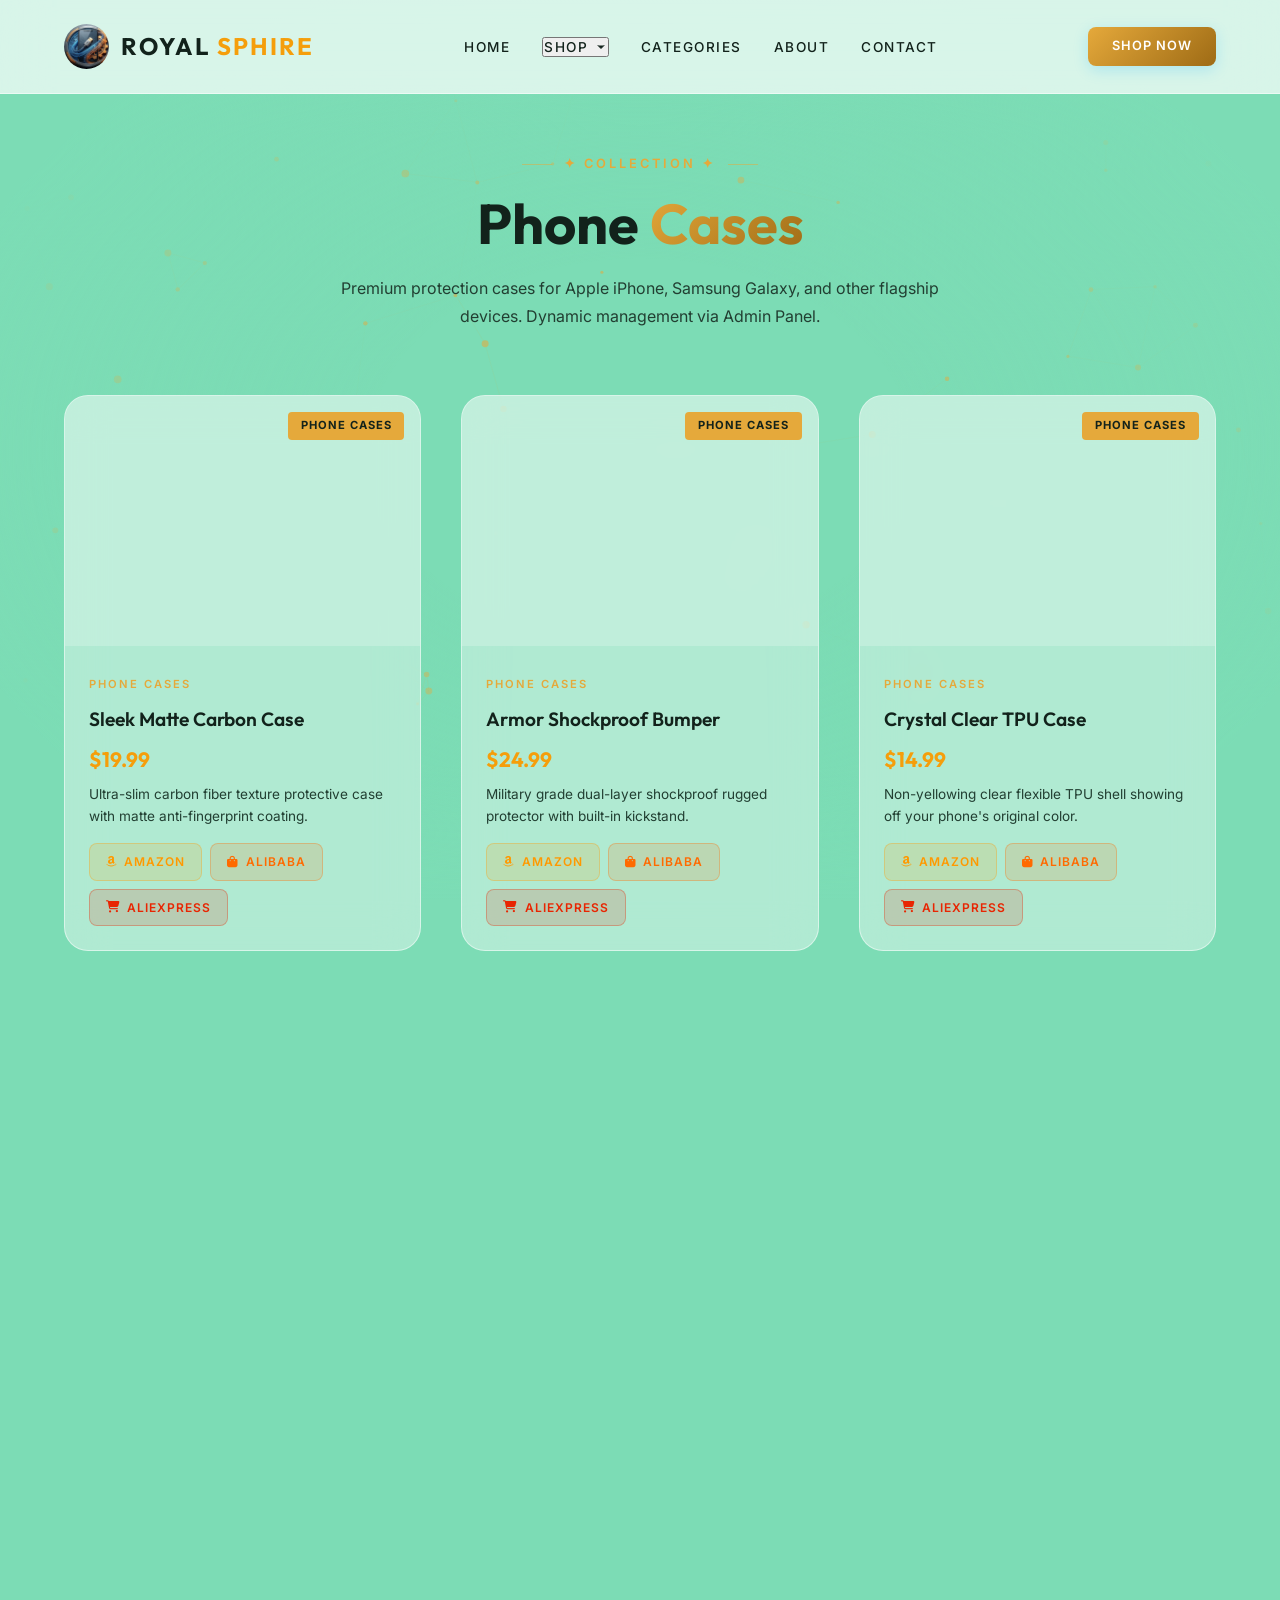
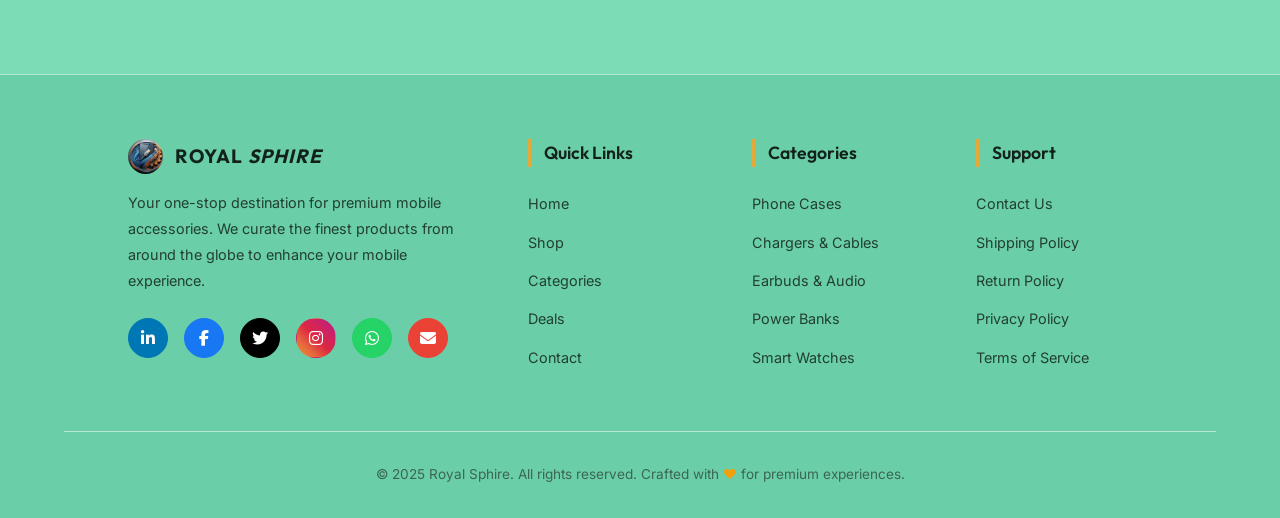
==== commit e2387d23: "landing page improved" ====
--- a/cases.html
+++ b/cases.html
@@ -320,6 +320,37 @@
               <button id="import-btn" class="admin-btn secondary"><i class="fas fa-upload"></i>&nbsp; Import Products</button>
               <input type="file" id="import-file" accept=".json" style="display: none;">
             </div>
+
+            <hr style="border: 0; border-top: 1px solid var(--border-glass); margin: 2rem 0;">
+
+            <h3 style="font-family: var(--font-heading); margin-bottom: 1rem;">Admin Security</h3>
+            <p style="color: var(--text-secondary); margin-bottom: 1rem;">Change your admin access password. This password is saved securely in your browser settings.</p>
+            
+            <form id="change-password-form" class="product-form" style="max-width: 400px; padding: 0;">
+              <div class="form-group" style="margin-bottom: 1rem;">
+                <label class="form-label">New Password *</label>
+                <input type="password" id="new-admin-password" class="admin-input" placeholder="Enter new password..." required style="width: 100%; padding: 0.8rem; background: var(--bg-glass); border: 1px solid var(--border-glass); border-radius: var(--radius-sm); color: var(--text-primary); outline: none;">
+              </div>
+              <div class="form-group" style="margin-bottom: 1rem;">
+                <label class="form-label">Confirm New Password *</label>
+                <input type="password" id="confirm-admin-password" class="admin-input" placeholder="Confirm new password..." required style="width: 100%; padding: 0.8rem; background: var(--bg-glass); border: 1px solid var(--border-glass); border-radius: var(--radius-sm); color: var(--text-primary); outline: none;">
+              </div>
+              <button type="submit" class="admin-btn btn-primary" style="margin-top: 0.5rem;">
+                <i class="fas fa-key"></i>&nbsp; Update Password
+              </button>
+              <p id="change-password-message" style="margin-top: 1rem; font-size: 0.9rem; font-weight: 600;"></p>
+            </form>
+
+            <div style="margin-top: 2rem; padding: 1.5rem; background: rgba(229,169,59,0.05); border-radius: var(--radius-md); border: 1px solid rgba(229,169,59,0.15);">
+              <h4 style="color: var(--primary); margin-bottom: 0.5rem;"><i class="fas fa-info-circle"></i> How it works</h4>
+              <ul style="color: var(--text-secondary); font-size: 0.9rem; line-height: 1.8; padding-left: 1.5rem;">
+                <li>Products are stored in your browser's localStorage</li>
+                <li>Export regularly to keep a backup of your data</li>
+                <li>Import on a new browser/device to restore products</li>
+                <li>Admin access: Click the logo 5 times or navigate to <code style="color: var(--secondary)">#admin</code></li>
+                <li>Default password: <code style="color: var(--secondary)">royal123</code> (or your custom password)</li>
+              </ul>
+            </div>
           </div>
         </div>
       </div>
--- a/css/style.css
+++ b/css/style.css
@@ -814,6 +814,136 @@
   z-index: 1;
 }
 
+/* Energy rings around the phone mockup */
+.energy-ring {
+  position: absolute;
+  width: 360px;
+  height: 360px;
+  border-radius: 50%;
+  border: 2px dashed rgba(229, 169, 59, 0.35);
+  pointer-events: none;
+  z-index: 1;
+}
+
+.energy-ring.ring-gold {
+  border-color: rgba(229, 169, 59, 0.25);
+  box-shadow: 0 0 25px rgba(229, 169, 59, 0.1);
+  transform: rotateX(72deg) rotateY(-18deg) rotateZ(0deg);
+  animation: rotate-ring-clockwise 15s linear infinite;
+}
+
+.energy-ring.ring-mint {
+  width: 400px;
+  height: 400px;
+  border-color: rgba(22, 160, 133, 0.25);
+  box-shadow: 0 0 25px rgba(22, 160, 133, 0.1);
+  transform: rotateX(72deg) rotateY(18deg) rotateZ(360deg);
+  animation: rotate-ring-anticlockwise 20s linear infinite;
+}
+
+/* Energy sparks */
+.light-spark {
+  position: absolute;
+  width: 6px;
+  height: 6px;
+  background: var(--primary);
+  border-radius: 50%;
+  box-shadow: 0 0 10px var(--primary);
+  pointer-events: none;
+  animation: spark-blink 3s ease-in-out infinite;
+}
+
+.light-spark.spark-1 { top: 15%; left: 10%; animation-delay: 0s; }
+.light-spark.spark-2 { bottom: 20%; right: 10%; animation-delay: 1s; background: var(--border-glow); box-shadow: 0 0 10px var(--border-glow); }
+.light-spark.spark-3 { top: 50%; right: 5%; animation-delay: 2s; }
+
+/* Keyframe Animations */
+@keyframes holo-float {
+  0% { transform: translateY(0px) rotateY(0deg); }
+  50% { transform: translateY(-15px) rotateY(2deg); }
+  100% { transform: translateY(0px) rotateY(0deg); }
+}
+
+@keyframes float-glow-1 {
+  0% { transform: translate(0, 0) scale(1); }
+  100% { transform: translate(15%, 15%) scale(1.2); }
+}
+
+@keyframes float-glow-2 {
+  0% { transform: translate(0, 0) scale(1); }
+  100% { transform: translate(-15%, -15%) scale(1.2); }
+}
+
+@keyframes logo-pulse {
+  0% { transform: scale(1); filter: drop-shadow(0 0 12px var(--primary-glow)); }
+  100% { transform: scale(1.05); filter: drop-shadow(0 0 22px var(--primary-glow)); }
+}
+
+@keyframes neon-travel-1 {
+  0% { top: -120px; }
+  100% { top: 100%; }
+}
+
+@keyframes neon-travel-2 {
+  0% { top: 100%; }
+  100% { top: -120px; }
+}
+
+@keyframes rotate-ring-clockwise {
+  0% { transform: rotateX(72deg) rotateY(-18deg) rotateZ(0deg); }
+  100% { transform: rotateX(72deg) rotateY(-18deg) rotateZ(360deg); }
+}
+
+@keyframes rotate-ring-anticlockwise {
+  0% { transform: rotateX(72deg) rotateY(18deg) rotateZ(360deg); }
+  100% { transform: rotateX(72deg) rotateY(18deg) rotateZ(0deg); }
+}
+
+@keyframes spark-blink {
+  0%, 100% { opacity: 0; transform: scale(0.5); }
+  50% { opacity: 1; transform: scale(1.2); }
+}
+
+/* Card Glare Shine Hover Transition */
+.product-card, .category-card, .testimonial-card, .contact-card {
+  position: relative;
+  overflow: hidden;
+}
+
+.product-card::after, .category-card::after, .testimonial-card::after, .contact-card::after {
+  content: '';
+  position: absolute;
+  top: 0;
+  left: -150%;
+  width: 50%;
+  height: 100%;
+  background: linear-gradient(
+    to right,
+    rgba(255, 255, 255, 0) 0%,
+    rgba(255, 255, 255, 0.35) 50%,
+    rgba(255, 255, 255, 0) 100%
+  );
+  transform: skewX(-25deg);
+  transition: 0.75s cubic-bezier(0.16, 1, 0.3, 1);
+  z-index: 4;
+  pointer-events: none;
+}
+
+.product-card:hover::after, .category-card:hover::after, .testimonial-card:hover::after, .contact-card:hover::after {
+  left: 150%;
+}
+
+.hero-glow {
+  position: absolute;
+  width: 300px;
+  height: 300px;
+  background: radial-gradient(circle, var(--primary-glow), transparent 70%);
+  border-radius: 50%;
+  filter: blur(60px);
+  animation: pulse-glow 4s ease-in-out infinite alternate;
+  z-index: 1;
+}
+
 /* ── 8. Featured Products ────────────────────────────────────── */
 #products,
 .products-section {
@@ -1058,11 +1188,11 @@
   font-family: var(--font-heading);
   font-size: 1.5rem;
   font-weight: 700;
-  color: var(--text-primary);
+  color: #ffffff !important;
 }
 
 .category-count {
-  color: var(--text-secondary);
+  color: rgba(255, 255, 255, 0.85) !important;
   font-size: 0.85rem;
   margin-top: 0.3rem;
 }
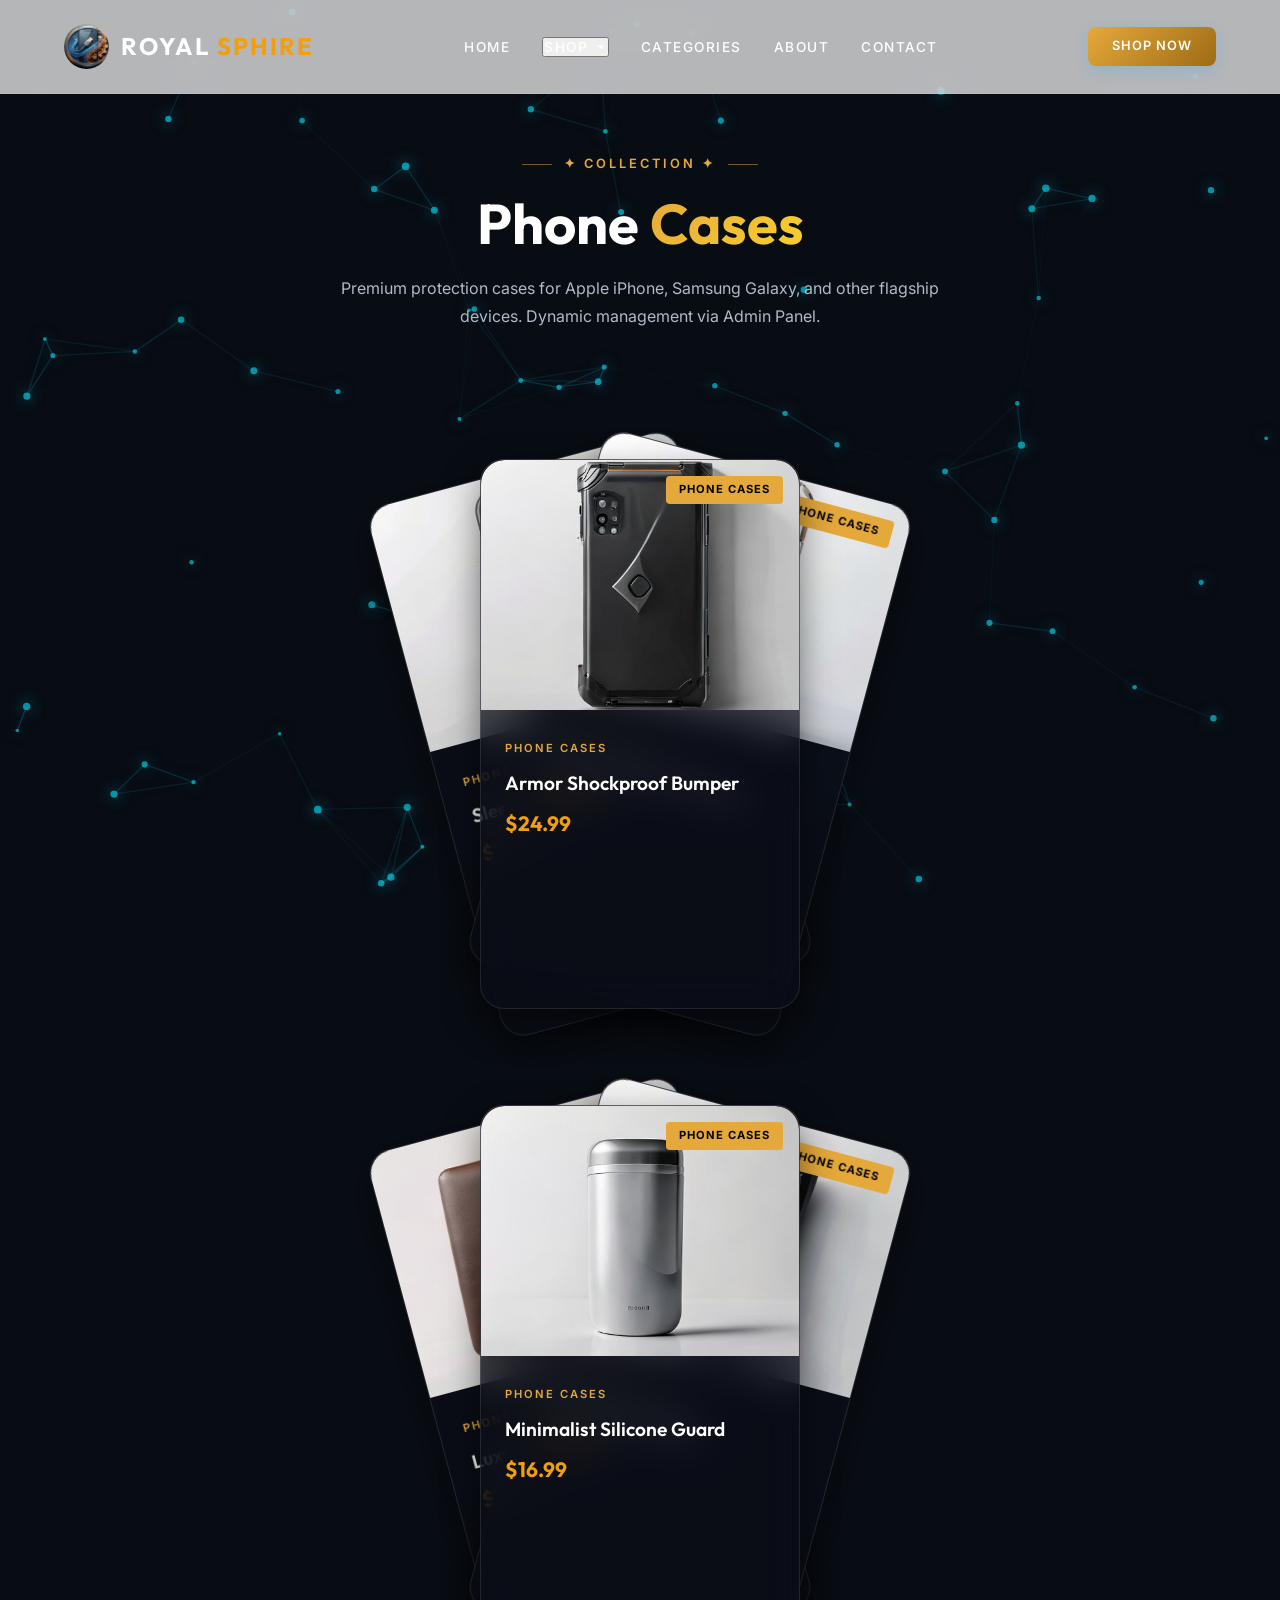
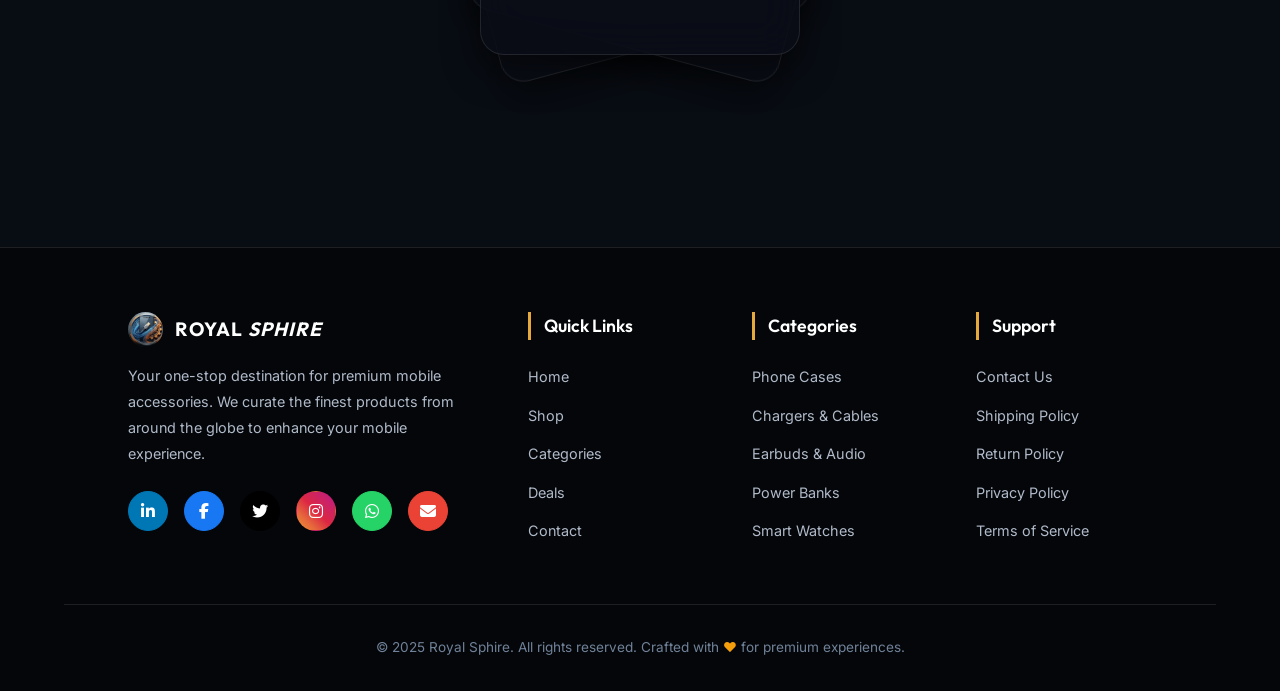
==== commit e837c333: "added hover effects and theme changed" ====
--- a/cases.html
+++ b/cases.html
@@ -161,7 +161,7 @@
       </div>
       
       <!-- 2x3 Grid for Category Products -->
-      <div id="products-grid" class="category-products-grid" data-category-filter="Phone Cases">
+      <div id="products-grid" class="products-grid" data-category-filter="Phone Cases">
         <!-- Renders dynamically -->
       </div>
     </div>
--- a/css/style.css
+++ b/css/style.css
@@ -19,34 +19,34 @@
   --secondary-dark: #D97706;
   --secondary-light: #FBBF24;
 
-  /* Accent / Gold Bronze */
-  --accent: #9E6B15;
-  --accent-light: #FAD02C;
-
-  /* Backgrounds */
-  --bg-dark: #7CDCB5;
-  --bg-darker: #6acfa8;
-  --bg-card: rgba(255, 255, 255, 0.4);
-  --bg-glass: rgba(255, 255, 255, 0.2);
-  --bg-glass-light: rgba(255, 255, 255, 0.3);
-
-  /* Text */
-  --text-primary: #12221b;
-  --text-secondary: #223f32;
-  --text-muted: #3b6652;
+  /* Accent / Neon Cyan for contrast */
+  --accent: #00E5FF;
+  --accent-light: #80F2FF;
+
+  /* Backgrounds (Deep professional navy/black) */
+  --bg-dark: #080C13;
+  --bg-darker: #040609;
+  --bg-card: rgba(16, 24, 38, 0.6);
+  --bg-glass: rgba(255, 255, 255, 0.03);
+  --bg-glass-light: rgba(255, 255, 255, 0.08);
+
+  /* Text (High contrast for perfect readability) */
+  --text-primary: #FFFFFF;
+  --text-secondary: #B0BAC9;
+  --text-muted: #708299;
 
   /* Borders */
-  --border-glass: rgba(255, 255, 255, 0.5);
-  --border-glow: rgba(22, 160, 133, 0.65);
+  --border-glass: rgba(255, 255, 255, 0.1);
+  --border-glow: rgba(0, 229, 255, 0.4);
 
   /* Gradients */
   --gradient-primary: linear-gradient(135deg, #E5A93B, #9E6B15);
   --gradient-gold: linear-gradient(135deg, #FAD02C, #D97706);
-  --gradient-hero: linear-gradient(135deg, rgba(229,169,59,0.15), rgba(158,107,21,0.08));
+  --gradient-hero: linear-gradient(135deg, rgba(229,169,59,0.1), rgba(0,229,255,0.05));
 
   /* Shadows */
-  --shadow-glow: 0 0 25px rgba(22, 160, 133, 0.35);
-  --shadow-card: 0 20px 50px rgba(0, 0, 0, 0.05);
+  --shadow-glow: 0 0 25px rgba(0, 229, 255, 0.25);
+  --shadow-card: 0 20px 50px rgba(0, 0, 0, 0.4);
 
   /* Typography */
   --font-heading: 'Outfit', sans-serif;
@@ -200,6 +200,32 @@
   margin-top: -0.5rem;
 }
 
+/* ── 4. Ecommerce Background Animation ─────────────────────────── */
+.ecommerce-bg-animation {
+  position: fixed;
+  inset: 0;
+  z-index: 0;
+  background: linear-gradient(-45deg, var(--bg-dark), var(--bg-darker), #0b1a2a, #050d18);
+  background-size: 400% 400%;
+  animation: gradientBG 20s ease infinite;
+  pointer-events: none;
+}
+
+@keyframes gradientBG {
+  0% { background-position: 0% 50%; }
+  50% { background-position: 100% 50%; }
+  100% { background-position: 0% 50%; }
+}
+
+.ecommerce-bg-animation::after {
+  content: '';
+  position: absolute;
+  inset: 0;
+  background: radial-gradient(circle at top right, rgba(0, 229, 255, 0.05), transparent 40%),
+              radial-gradient(circle at bottom left, rgba(229, 169, 59, 0.05), transparent 40%);
+  z-index: 1;
+}
+
 .loader-progress-bar {
   width: 200px;
   height: 3px;
@@ -232,43 +258,7 @@
   letter-spacing: 2px;
 }
 
-/* ── 4. 3D Room Background ───────────────────────────────────── */
-#scene-3d,
-.scene-3d {
-  position: fixed;
-  inset: 0;
-  z-index: 0;
-  perspective: 1500px;
-  overflow: hidden;
-  pointer-events: none;
-}
-
-.floating-item {
-  position: absolute;
-  will-change: transform;
-  transition: transform 0.1s ease-out;
-  opacity: 0.12;
-  filter: blur(1px);
-}
-
-.floating-item:nth-child(1) { animation: float-1 20s ease-in-out infinite; top: 10%; left: 5%; }
-.floating-item:nth-child(2) { animation: float-2 25s ease-in-out infinite 2s; top: 20%; right: 10%; }
-.floating-item:nth-child(3) { animation: float-3 18s ease-in-out infinite 1s; bottom: 30%; left: 15%; }
-.floating-item:nth-child(4) { animation: float-4 22s ease-in-out infinite 3s; bottom: 15%; right: 20%; }
-.floating-item:nth-child(5) { animation: float-5 28s ease-in-out infinite 0.5s; top: 50%; left: 40%; }
-.floating-item:nth-child(6) { animation: float-6 16s ease-in-out infinite 4s; top: 70%; left: 60%; }
-.floating-item:nth-child(7) { animation: float-7 30s ease-in-out infinite 1.5s; top: 35%; right: 30%; }
-.floating-item:nth-child(8) { animation: float-8 24s ease-in-out infinite 2.5s; bottom: 40%; left: 50%; }
-
-.room-overlay {
-  position: fixed;
-  inset: 0;
-  background:
-    radial-gradient(ellipse at center, transparent 30%, var(--bg-dark) 80%),
-    linear-gradient(to bottom, var(--bg-dark) 0%, transparent 15%, transparent 85%, var(--bg-dark) 100%);
-  z-index: 0;
-  pointer-events: none;
-}
+
 
 /* ── 5. Utility Classes ──────────────────────────────────────── */
 .container {
@@ -616,19 +606,32 @@
   transition: transform 0.5s cubic-bezier(0.16, 1, 0.3, 1);
 }
 
+.mobile-menu-content {
+  display: flex;
+  flex-direction: column;
+  align-items: center;
+  justify-content: center;
+  gap: 1.5rem;
+  width: 100%;
+  padding: 2rem;
+  overflow-y: auto;
+  max-height: 100vh;
+}
+
 .mobile-menu.active {
   transform: translateX(0);
 }
 
 .mobile-menu a {
   font-family: var(--font-heading);
-  font-size: 1.8rem;
+  font-size: 1.2rem;
   font-weight: 600;
   color: var(--text-primary);
   text-transform: uppercase;
-  letter-spacing: 3px;
+  letter-spacing: 2px;
   transition: color 0.3s ease;
   text-align: center;
+  text-decoration: none;
 }
 
 .mobile-menu a:hover {
@@ -904,33 +907,16 @@
   50% { opacity: 1; transform: scale(1.2); }
 }
 
-/* Card Glare Shine Hover Transition */
-.product-card, .category-card, .testimonial-card, .contact-card {
+/* Card Glare Shine — via box-shadow transition (no pseudo-element conflict) */
+.testimonial-card, .contact-card {
   position: relative;
   overflow: hidden;
 }
 
-.product-card::after, .category-card::after, .testimonial-card::after, .contact-card::after {
-  content: '';
-  position: absolute;
-  top: 0;
-  left: -150%;
-  width: 50%;
-  height: 100%;
-  background: linear-gradient(
-    to right,
-    rgba(255, 255, 255, 0) 0%,
-    rgba(255, 255, 255, 0.35) 50%,
-    rgba(255, 255, 255, 0) 100%
-  );
-  transform: skewX(-25deg);
-  transition: 0.75s cubic-bezier(0.16, 1, 0.3, 1);
-  z-index: 4;
-  pointer-events: none;
-}
-
-.product-card:hover::after, .category-card:hover::after, .testimonial-card:hover::after, .contact-card:hover::after {
-  left: 150%;
+.testimonial-card:hover, .contact-card:hover {
+  box-shadow: 
+    inset 0 0 60px rgba(255, 255, 255, 0.05),
+    0 20px 50px rgba(0, 0, 0, 0.08);
 }
 
 .hero-glow {
@@ -952,61 +938,128 @@
 }
 
 .products-grid {
-  display: grid;
-  grid-template-columns: repeat(auto-fill, minmax(300px, 1fr));
-  gap: 2rem;
+  display: flex;
+  flex-direction: column;
+  gap: 6rem;
+  align-items: center;
+  padding: 4rem 0;
+}
+
+.card-fan-container {
+  position: relative;
+  display: flex;
+  justify-content: center;
+  align-items: center;
+  width: 100%;
+  max-width: 1050px;
+  height: 550px;
 }
 
 .product-card {
-  background: var(--bg-card);
+  position: absolute;
+  width: 320px;
+  height: 550px;
+  background: rgba(10, 14, 23, 0.7);
   backdrop-filter: blur(20px);
   -webkit-backdrop-filter: blur(20px);
   border: 1px solid var(--border-glass);
   border-radius: var(--radius-lg);
+  display: flex;
+  flex-direction: column;
   overflow: hidden;
-  transition: all 0.4s cubic-bezier(0.16, 1, 0.3, 1);
-  position: relative;
-}
-
-.product-card::before {
-  content: '';
-  position: absolute;
-  top: 0;
-  left: 0;
-  width: 100%;
-  height: 3px;
-  background: var(--gradient-primary);
-  z-index: 2;
+  transition: transform 0.8s cubic-bezier(0.2, 0.8, 0.2, 1), box-shadow 0.8s ease;
+  box-shadow: 0 15px 35px rgba(0,0,0,0.5);
+  cursor: pointer;
+}
+
+/* --- FAN ANIMATION (Desktop/Tablet) --- */
+@media (min-width: 1024px) {
+  /* Initial Fanned State */
+  .product-card.card-left {
+    transform: translateX(-50px) rotate(-15deg);
+    z-index: 1;
+  }
+  .product-card.card-center {
+    transform: translateX(0) rotate(0deg);
+    z-index: 2;
+  }
+  .product-card.card-right {
+    transform: translateX(50px) rotate(15deg);
+    z-index: 1;
+  }
+
+  /* Hover Spread State */
+  .card-fan-container.is-open .product-card.card-left {
+    transform: translateX(-340px) rotate(0deg);
+    z-index: 3;
+    box-shadow: 0 15px 35px rgba(0,0,0,0.5);
+  }
+  .card-fan-container.is-open .product-card.card-center {
+    transform: translateX(0) rotate(0deg) translateY(-20px);
+    z-index: 4;
+    box-shadow: 0 15px 35px rgba(0,0,0,0.5);
+  }
+  .card-fan-container.is-open .product-card.card-right {
+    transform: translateX(340px) rotate(0deg);
+    z-index: 3;
+    box-shadow: 0 15px 35px rgba(0,0,0,0.5);
+  }
+
+  /* Zero movement on individual card hover, just bring to front visually */
+  .card-fan-container.is-open .product-card:hover {
+    z-index: 5;
+  }
+}
+
+/* --- MOBILE FALLBACK --- */
+@media (max-width: 1023px) {
+  .products-grid {
+    gap: 3rem;
+  }
+  .card-fan-container {
+    height: auto;
+    flex-direction: column;
+    gap: 2rem;
+  }
+  .product-card {
+    position: relative;
+    width: 100%;
+    max-width: 400px;
+    height: 450px;
+    transform: none !important;
+  }
+}
+
+.hover-reveal-content {
+  max-height: 0;
   opacity: 0;
-  transition: opacity 0.4s ease;
-}
-
-.product-card:hover {
-  transform: translateY(-10px);
-  box-shadow: var(--shadow-glow), var(--shadow-card);
-  border-color: var(--border-glow);
-}
-
-.product-card:hover::before {
+  overflow: hidden;
+  transition: max-height 0.5s ease, opacity 0.5s ease, margin-top 0.5s ease;
+}
+
+.card-fan-container.is-open .hover-reveal-content {
+  max-height: 300px;
   opacity: 1;
-}
-
+  margin-top: 1rem;
+}
 .product-img-wrapper {
   position: relative;
   overflow: hidden;
   height: 250px;
-  background: var(--bg-glass);
+  background: linear-gradient(135deg, rgba(0, 229, 255, 0.05), rgba(229, 169, 59, 0.05));
+  flex-shrink: 0;
+  border-radius: var(--radius-lg) var(--radius-lg) 0 0;
 }
 
 .product-img {
   width: 100%;
   height: 100%;
   object-fit: cover;
-  transition: transform 0.5s cubic-bezier(0.16, 1, 0.3, 1);
+  transition: transform 0.7s ease;
 }
 
 .product-card:hover .product-img {
-  transform: scale(1.1);
+  transform: scale(1.05);
 }
 
 .product-badge {
@@ -1015,7 +1068,7 @@
   right: 1rem;
   padding: 0.3rem 0.8rem;
   background: var(--primary);
-  color: var(--text-primary);
+  color: #000;
   font-size: 0.7rem;
   font-weight: 700;
   text-transform: uppercase;
@@ -1070,7 +1123,7 @@
   margin: 0.5rem 0 1rem;
   line-height: 1.6;
   display: -webkit-box;
-  -webkit-line-clamp: 3;
+  -webkit-line-clamp: 2;
   -webkit-box-orient: vertical;
   overflow: hidden;
   text-overflow: ellipsis;
@@ -1144,7 +1197,7 @@
 /* ── 9. Categories ───────────────────────────────────────────── */
 .categories-grid {
   display: grid;
-  grid-template-columns: repeat(auto-fill, minmax(280px, 1fr));
+  grid-template-columns: repeat(3, 1fr);
   gap: 1.5rem;
 }
 
@@ -1333,7 +1386,7 @@
 /* ── 11. Why Choose Us / Stats ───────────────────────────────── */
 .stats-grid {
   display: grid;
-  grid-template-columns: repeat(4, 1fr);
+  grid-template-columns: repeat(2, 1fr);
   gap: 2rem;
 }
 
@@ -2882,6 +2935,237 @@
   .hero-product-img {
     animation: none !important;
   }
+}
+
+/* ═══════════════════════════════════════════════════════════════
+   23. PREMIUM CARD ANIMATIONS
+   ═══════════════════════════════════════════════════════════════ */
+
+/* Staggered entrance — cards start hidden, slide+fade in */
+.card-hidden {
+  opacity: 0;
+  transform: translateY(40px) scale(0.96);
+  transition: opacity 0.6s cubic-bezier(0.16, 1, 0.3, 1),
+              transform 0.6s cubic-bezier(0.16, 1, 0.3, 1);
+}
+
+.card-revealed {
+  opacity: 1 !important;
+  transform: translateY(0) scale(1) !important;
+}
+
+/* Magnetic cursor glow that follows mouse position */
+.product-card::after,
+.category-card::after {
+  content: '';
+  position: absolute;
+  top: 0;
+  left: 0;
+  width: 100%;
+  height: 100%;
+  background: radial-gradient(
+    350px circle at var(--mouse-x, 50%) var(--mouse-y, 50%),
+    rgba(229, 169, 59, 0.08),
+    transparent 60%
+  );
+  pointer-events: none;
+  z-index: 0;
+  opacity: 0;
+  transition: opacity 0.3s ease;
+}
+
+.product-card:hover::after,
+.category-card:hover::after {
+  opacity: 1;
+}
+
+/* ═══════════════════════════════════════════════════════════════
+   24. PREMIUM SECTION DIVIDERS & POLISH
+   ═══════════════════════════════════════════════════════════════ */
+
+/* Elegant section divider line */
+.section + .section::before {
+  content: '';
+  display: block;
+  width: 120px;
+  height: 2px;
+  background: var(--gradient-primary);
+  margin: 0 auto 3rem;
+  border-radius: 2px;
+  opacity: 0.6;
+}
+
+/* Section badge micro-animation */
+.section-badge {
+  animation: badge-shimmer 3s ease-in-out infinite;
+}
+
+@keyframes badge-shimmer {
+  0%, 100% { opacity: 1; }
+  50% { opacity: 0.7; text-shadow: 0 0 12px var(--primary-glow); }
+}
+
+/* Section title text gradient enhancement */
+.text-gradient {
+  background: linear-gradient(135deg, #E5A93B 0%, #FAD02C 50%, #9E6B15 100%);
+  background-size: 200% 200%;
+  -webkit-background-clip: text;
+  -webkit-text-fill-color: transparent;
+  animation: gradient-shift 4s ease-in-out infinite;
+}
+
+@keyframes gradient-shift {
+  0%, 100% { background-position: 0% 50%; }
+  50% { background-position: 100% 50%; }
+}
+
+/* Product badge pulse */
+.product-badge {
+  animation: badge-pulse 2s ease-in-out infinite;
+}
+
+@keyframes badge-pulse {
+  0%, 100% { box-shadow: 0 2px 8px rgba(229, 169, 59, 0.3); }
+  50% { box-shadow: 0 2px 16px rgba(229, 169, 59, 0.6); }
+}
+
+/* Stat card counter glow on scroll */
+.stat-card {
+  transition: all 0.5s cubic-bezier(0.16, 1, 0.3, 1);
+}
+
+.stat-card:hover {
+  transform: translateY(-8px) scale(1.02);
+  box-shadow: 0 20px 50px rgba(0, 0, 0, 0.08), 0 0 30px rgba(22, 160, 133, 0.1);
+}
+
+.stat-card:hover .stat-icon {
+  transform: scale(1.15) rotateY(180deg);
+  transition: transform 0.6s cubic-bezier(0.16, 1, 0.3, 1);
+}
+
+.stat-icon {
+  transition: transform 0.6s cubic-bezier(0.16, 1, 0.3, 1);
+}
+
+/* Deal card featured pulse border */
+.deal-card.featured {
+  position: relative;
+}
+
+.deal-card.featured::before {
+  content: '';
+  position: absolute;
+  inset: -2px;
+  border-radius: inherit;
+  background: var(--gradient-primary);
+  z-index: -1;
+  animation: deal-border-pulse 2s ease-in-out infinite;
+}
+
+@keyframes deal-border-pulse {
+  0%, 100% { opacity: 0.5; }
+  50% { opacity: 1; }
+}
+
+/* Category card image parallax zoom */
+.category-card {
+  transition: all 0.5s cubic-bezier(0.16, 1, 0.3, 1);
+}
+
+.category-card:hover {
+  transform: translateY(-8px);
+}
+
+.category-card:hover .category-img {
+  transform: scale(1.1);
+  transition: transform 0.8s cubic-bezier(0.16, 1, 0.3, 1);
+}
+
+.category-img {
+  transition: transform 0.8s cubic-bezier(0.16, 1, 0.3, 1);
+}
+
+/* ═══════════════════════════════════════════════════════════════
+   25. PREMIUM FLOATING LABEL ANIMATIONS
+   ═══════════════════════════════════════════════════════════════ */
+
+/* Smooth scroll indicator bounce */
+@keyframes scroll-bounce {
+  0%, 100% { transform: translateY(0); }
+  50% { transform: translateY(8px); }
+}
+
+/* Hero video container premium styling */
+.hero-product-img {
+  border-radius: var(--radius-lg) !important;
+  overflow: hidden;
+}
+
+/* Affiliate button hover micro-interactions */
+.affiliate-btn {
+  position: relative;
+  overflow: hidden;
+}
+
+.affiliate-btn::before {
+  content: '';
+  position: absolute;
+  top: 50%;
+  left: 50%;
+  width: 0;
+  height: 0;
+  background: rgba(255, 255, 255, 0.1);
+  border-radius: 50%;
+  transform: translate(-50%, -50%);
+  transition: width 0.5s, height 0.5s;
+}
+
+.affiliate-btn:hover::before {
+  width: 200px;
+  height: 200px;
+}
+
+/* Product name slide-up on hover */
+.product-info {
+  position: relative;
+  z-index: 2;
+}
+
+.product-card:hover .product-info {
+  transform: translateY(-3px);
+  transition: transform 0.4s cubic-bezier(0.16, 1, 0.3, 1);
+}
+
+/* Testimonial card special hover */
+.testimonial-card {
+  transition: all 0.5s cubic-bezier(0.16, 1, 0.3, 1);
+}
+
+.testimonial-card:hover {
+  transform: translateY(-6px);
+  box-shadow: 0 20px 50px rgba(0, 0, 0, 0.08), 0 0 30px rgba(22, 160, 133, 0.1);
+}
+
+/* Contact card icons spin on hover */
+.contact-card:hover .contact-icon i {
+  animation: icon-wiggle 0.5s ease-in-out;
+}
+
+@keyframes icon-wiggle {
+  0%, 100% { transform: rotate(0deg); }
+  25% { transform: rotate(-12deg); }
+  75% { transform: rotate(12deg); }
+}
+
+/* Footer social icons bounce */
+.social-link {
+  transition: all 0.3s cubic-bezier(0.16, 1, 0.3, 1) !important;
+}
+
+.social-link:hover {
+  transform: translateY(-4px) scale(1.1) !important;
+}
 
   .hero-glow {
     animation: none !important;
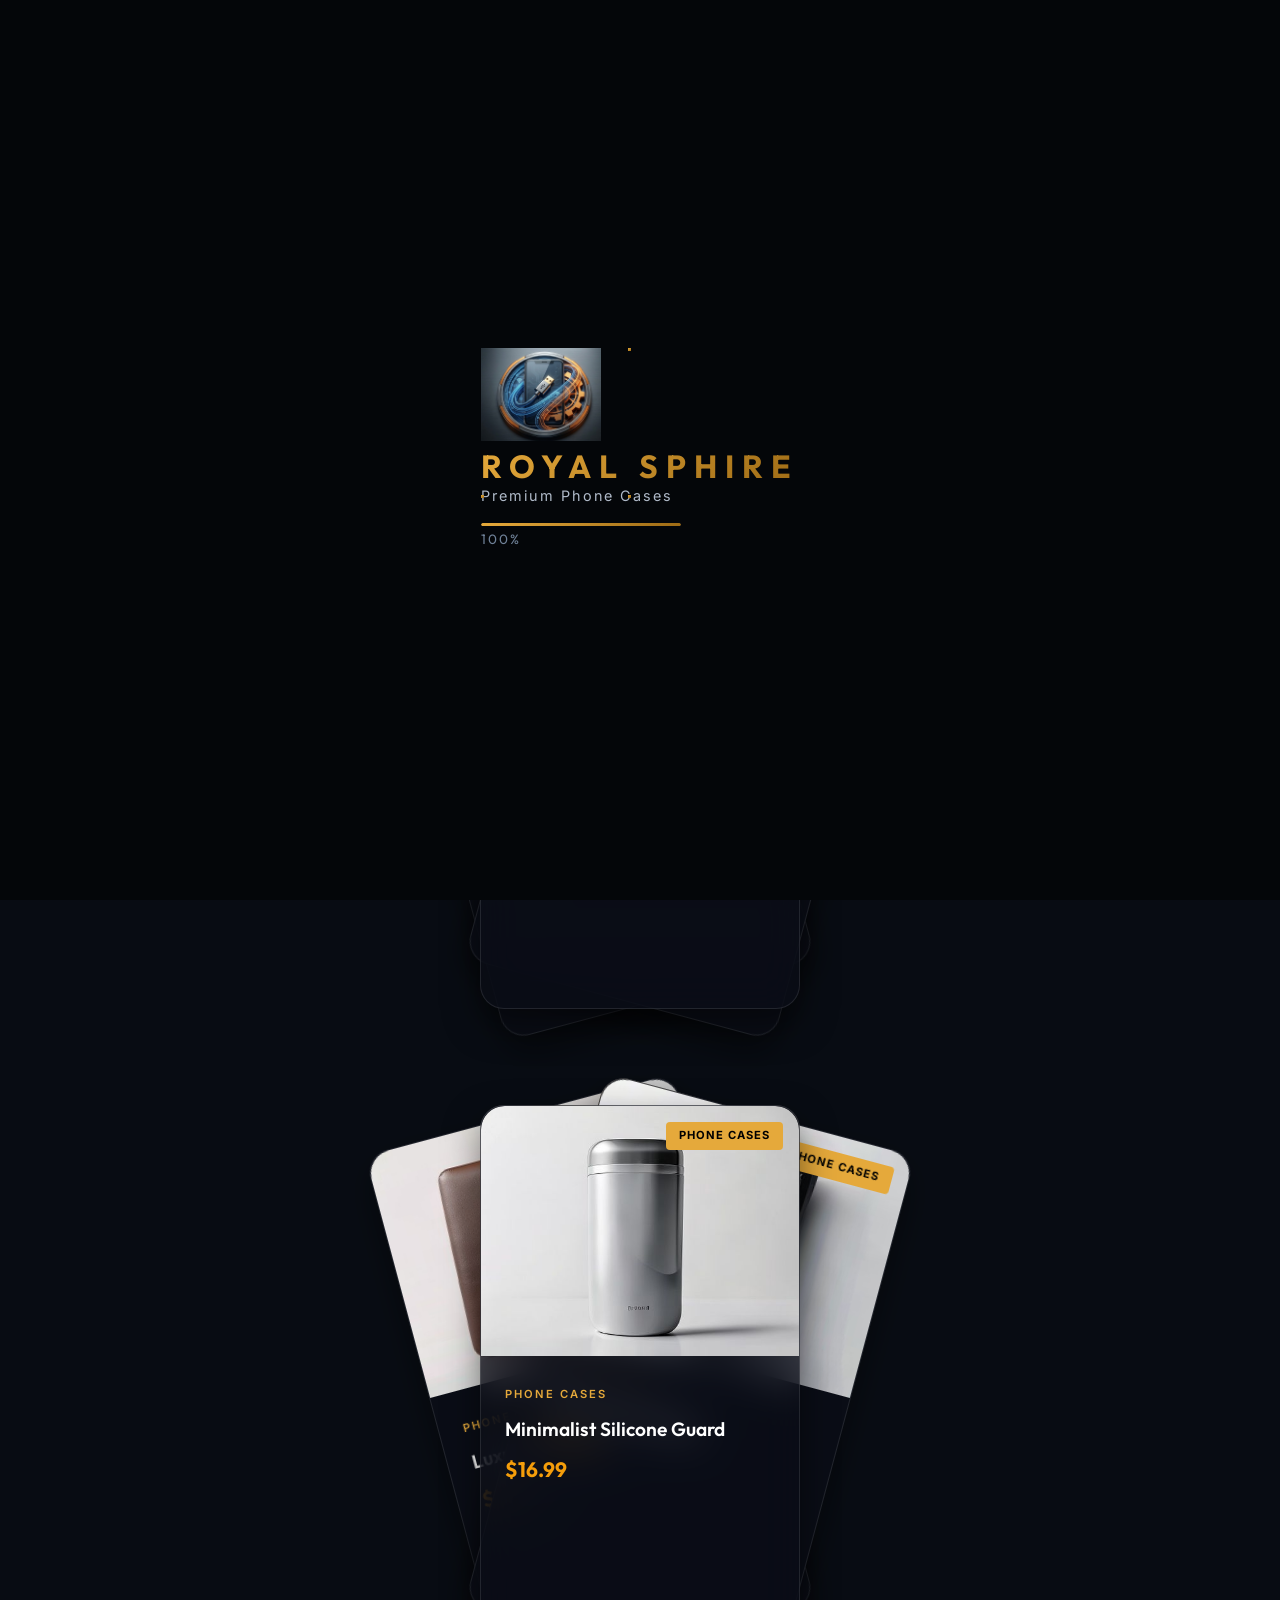
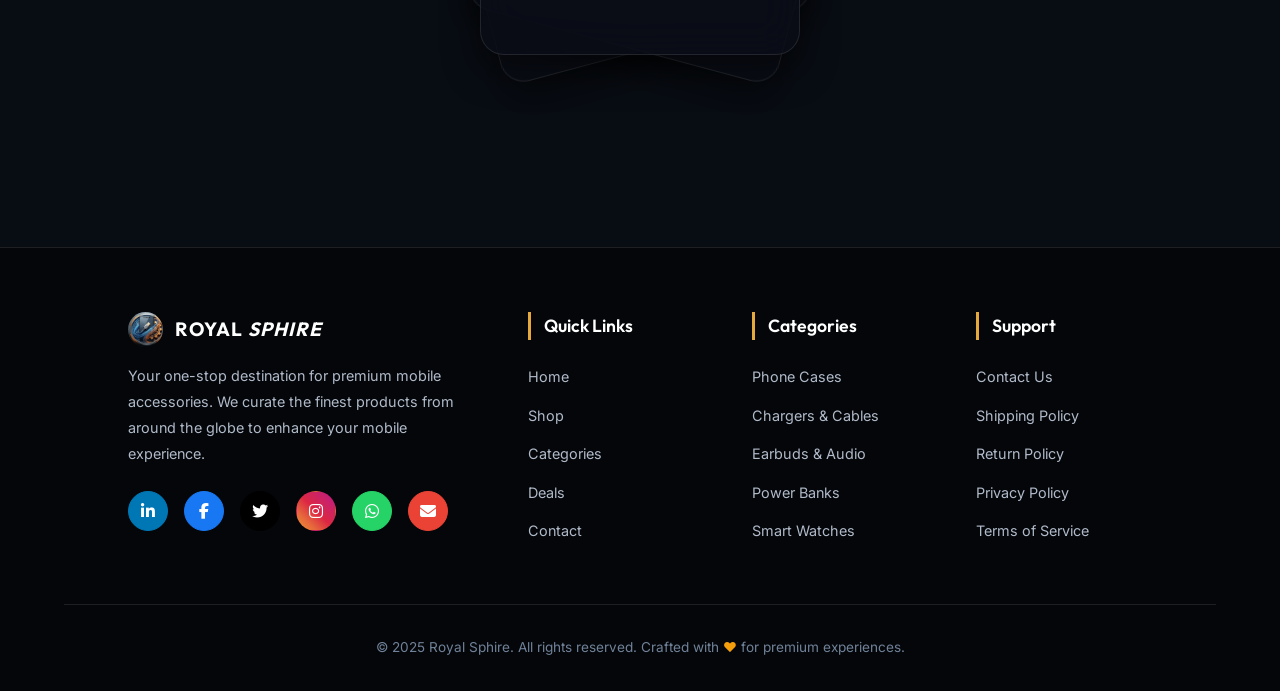
==== commit 5fe5ba62: "funtionality increased" ====
--- a/cases.html
+++ b/cases.html
@@ -183,7 +183,7 @@
             <a href="https://x.com/royalsphire" target="_blank" rel="noopener" class="social-icon twitter" aria-label="Twitter"><i class="fab fa-twitter"></i></a>
             <a href="https://www.instagram.com/royalsphire05?igsh=MWFraHY1ejF3aDA5Zg==" target="_blank" rel="noopener" class="social-icon instagram" aria-label="Instagram"><i class="fab fa-instagram"></i></a>
             <a href="https://wa.me/923495979062" target="_blank" rel="noopener" class="social-icon whatsapp" aria-label="WhatsApp"><i class="fab fa-whatsapp"></i></a>
-            <a href="mailto:royalsphire@gmail.com" class="social-icon gmail" aria-label="Gmail"><i class="fas fa-envelope"></i></a>
+            <a href="https://mail.google.com/mail/?view=cm&fs=1&to=royalsphire@gmail.com" target="_blank" rel="noopener" class="social-icon gmail" aria-label="Gmail"><i class="fas fa-envelope"></i></a>
           </div>
         </div>
         <div class="footer-col">
